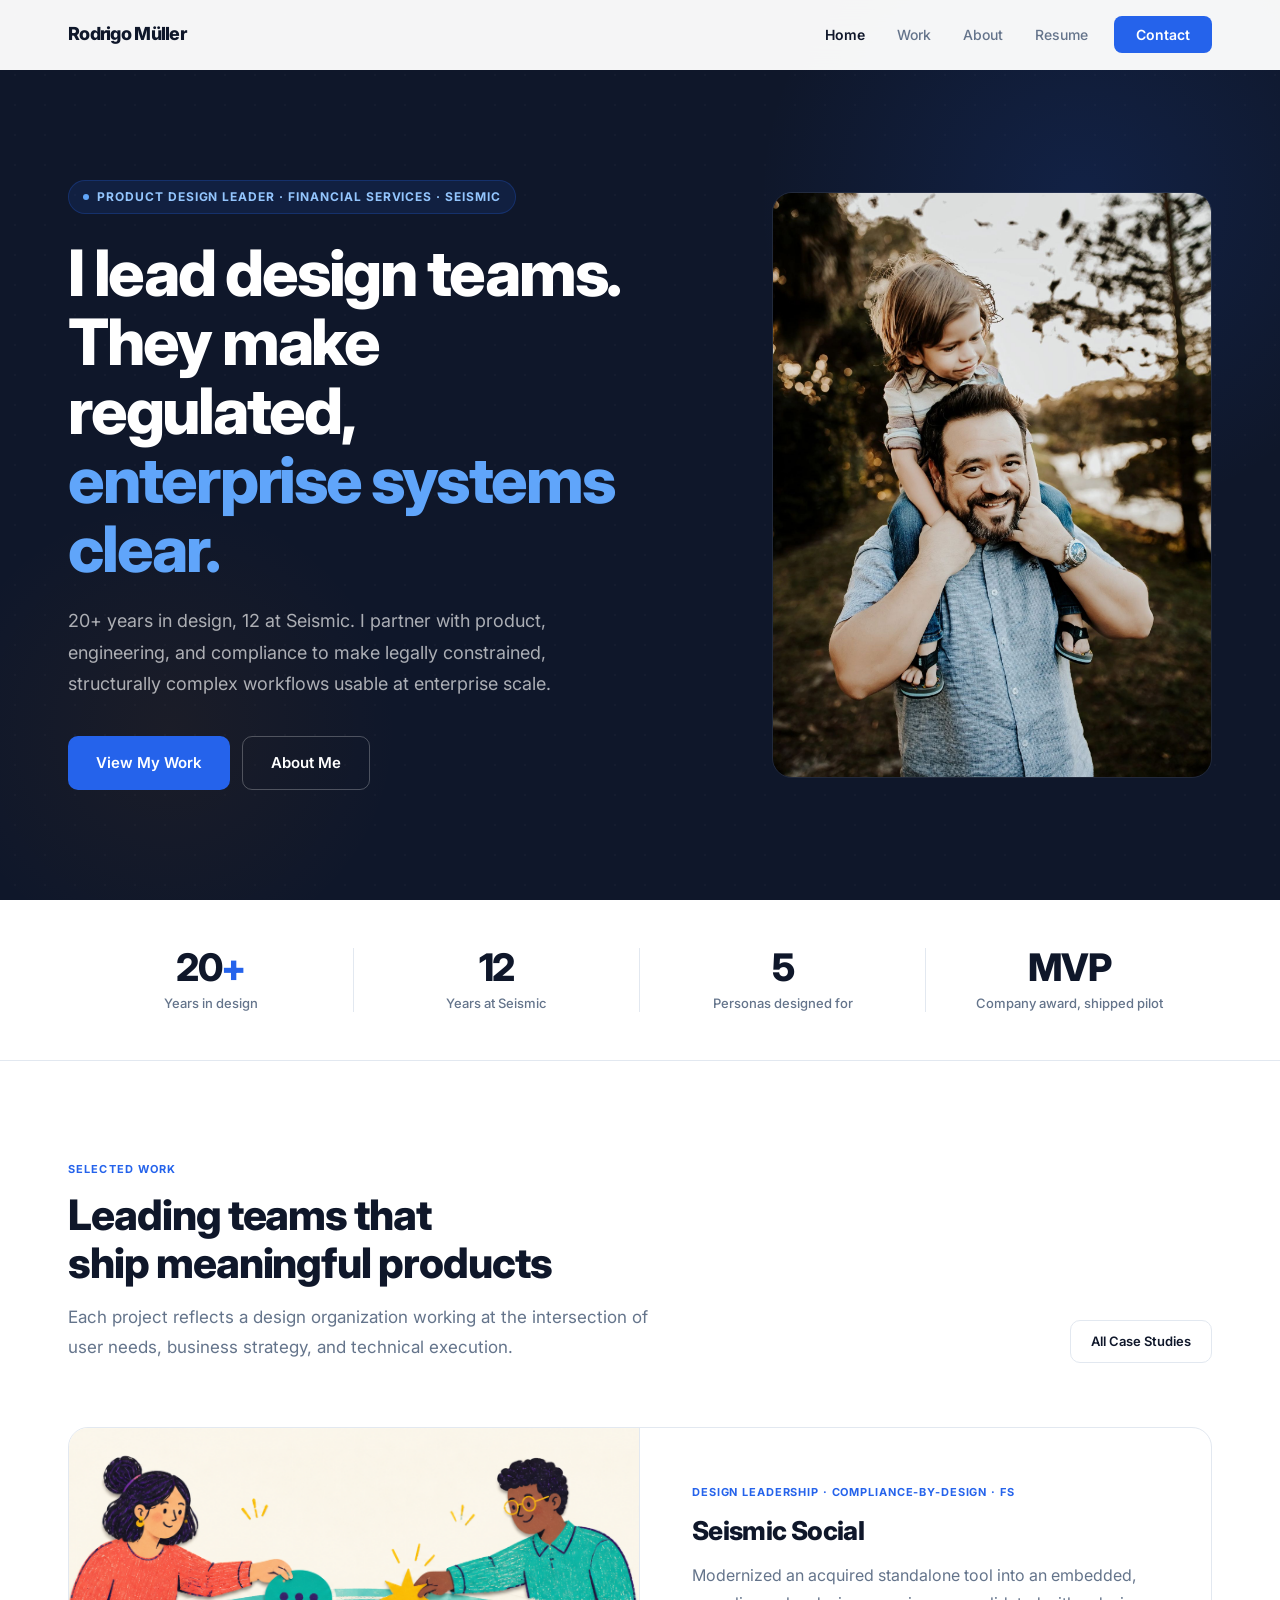
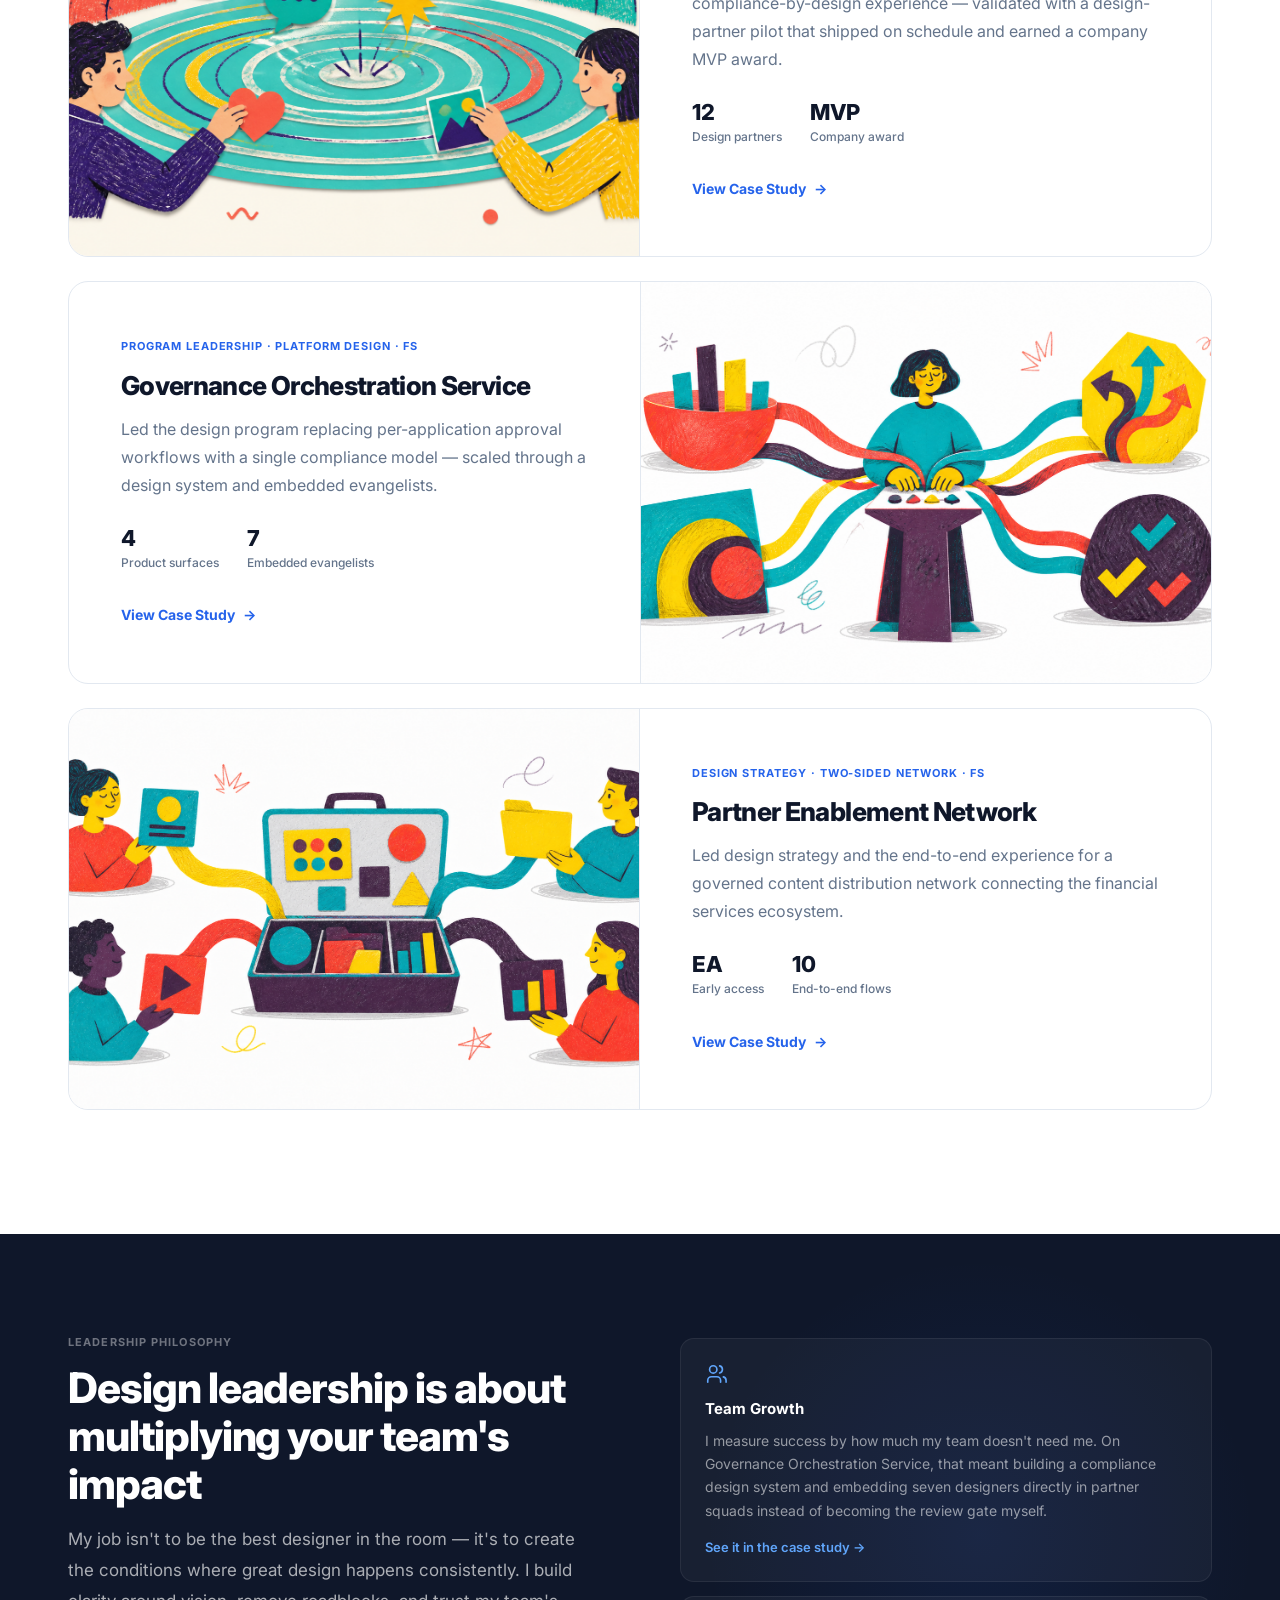
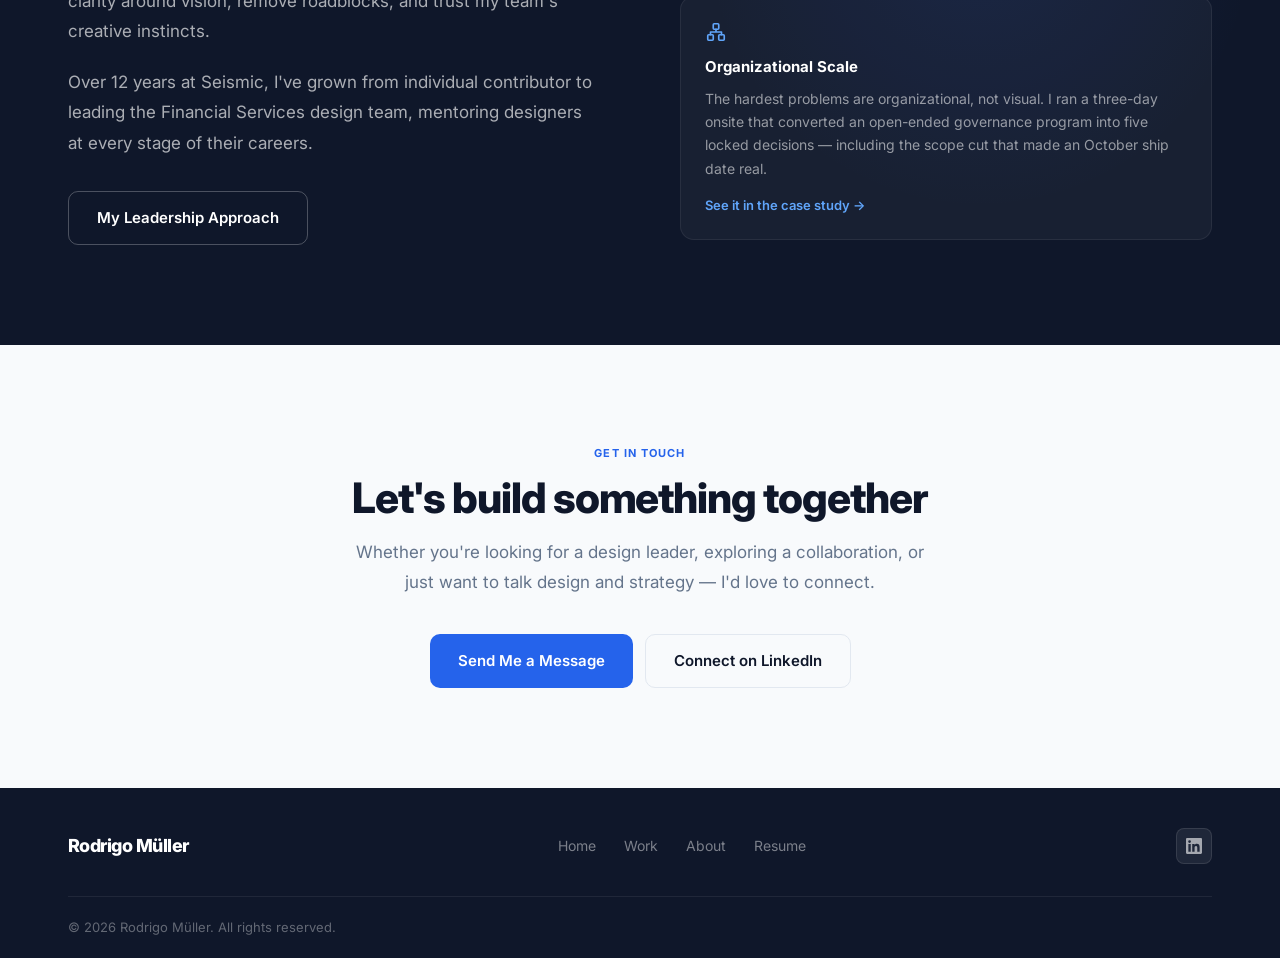
==== index.html @ 174f0c56 "Cache-bust main.js so nav-highlight fix reaches all viewers Verified the active-nav fix from the pre" ====
<!DOCTYPE html>
<html lang="en">
<head>
  <meta charset="UTF-8" />
  <meta name="viewport" content="width=device-width, initial-scale=1.0" />
  <title>Rodrigo Müller — Product Design Leader</title>
  <meta name="description" content="Product design leader in Financial Services at Seismic. 20+ years building design teams and enterprise-scale, regulated products." />
  <meta name="robots" content="noindex, nofollow" />
  <link rel="stylesheet" href="css/style.css" />
</head>
<body>

  <!-- ===================== NAVIGATION ===================== -->
  <nav class="nav" id="nav">
    <div class="container">
      <a href="index.html" class="nav-logo">Rodrigo Müller</a>
      <ul class="nav-links" id="navLinks">
        <li><a href="index.html" class="nav-link" data-page="index.html">Home</a></li>
        <li><a href="case-studies.html" class="nav-link" data-page="case-studies.html">Work</a></li>
        <li><a href="about.html" class="nav-link" data-page="about.html">About</a></li>
        <li><a href="resume.html" class="nav-link" data-page="resume.html">Resume</a></li>
        <li><a href="mailto:rocomu8@gmail.com" class="nav-cta">Contact</a></li>
      </ul>
      <button class="nav-mobile-toggle" id="navToggle" aria-label="Toggle menu" aria-expanded="false">
        <span></span><span></span><span></span>
      </button>
    </div>
  </nav>

  <!-- ===================== HERO ===================== -->
  <section class="hero">
    <div class="container">
      <div class="hero-content">
        <div class="hero-badge">
          <span class="hero-badge-dot"></span>
          Product Design Leader · Financial Services · Seismic
        </div>
        <h1 class="hero-headline">
          I lead design teams.<br>
          They make regulated,<br>
          <em>enterprise systems clear.</em>
        </h1>
        <p class="hero-description">
          20+ years in design, 12 at Seismic. I partner with product, engineering, and
          compliance to make legally constrained, structurally complex workflows usable
          at enterprise scale.
        </p>
        <div class="hero-cta">
          <a href="case-studies.html" class="btn btn-primary">View My Work</a>
          <a href="about.html" class="btn btn-ghost">About Me</a>
        </div>
      </div>
      <div class="hero-image-wrap">
        <img src="assets/img/rodrigo-hero.jpg" alt="Rodrigo Müller" />
      </div>
    </div>
  </section>

  <!-- ===================== STATS BAR ===================== -->
  <div class="stats-bar fade-up">
    <div class="container stagger">
      <div class="stat-item">
        <div class="stat-number">20<span>+</span></div>
        <div class="stat-label">Years in design</div>
      </div>
      <div class="stat-item">
        <div class="stat-number">12</div>
        <div class="stat-label">Years at Seismic</div>
      </div>
      <div class="stat-item">
        <div class="stat-number">5</div>
        <div class="stat-label">Personas designed for</div>
      </div>
      <div class="stat-item">
        <div class="stat-number">MVP</div>
        <div class="stat-label">Company award, shipped pilot</div>
      </div>
    </div>
  </div>

  <!-- ===================== FEATURED WORK ===================== -->
  <section class="featured-work">
    <div class="container">
      <div class="section-header fade-up">
        <div class="section-header-left">
          <span class="section-label">Selected Work</span>
          <h2 class="section-title">Leading teams that<br>ship meaningful products</h2>
          <p class="section-subtitle">
            Each project reflects a design organization working at the intersection of user
            needs, business strategy, and technical execution.
          </p>
        </div>
        <a href="case-studies.html" class="btn btn-outline btn-sm">All Case Studies</a>
      </div>

      <!-- Case Study 1: Seismic Social -->
      <div class="case-card fade-up">
        <div class="case-card-image">
          <img src="assets/img/Social-Thumbnail.png" alt="Seismic Social" />
        </div>
        <div class="case-card-content">
          <span class="case-tag">Design Leadership · Compliance-by-Design · FS</span>
          <h3 class="case-card-title">Seismic Social</h3>
          <p class="case-card-desc">
            Modernized an acquired standalone tool into an embedded, compliance-by-design
            experience — validated with a design-partner pilot that shipped on schedule and
            earned a company MVP award.
          </p>
          <div class="case-card-metrics">
            <div>
              <div class="case-metric-value">12</div>
              <div class="case-metric-label">Design partners</div>
            </div>
            <div>
              <div class="case-metric-value">MVP</div>
              <div class="case-metric-label">Company award</div>
            </div>
          </div>
          <a href="seismic-social.html" class="case-link">View Case Study</a>
        </div>
      </div>

      <!-- Case Study 2: Governance Orchestration Service -->
      <div class="case-card reverse fade-up">
        <div class="case-card-image">
          <img src="assets/img/GOS-thumbnail.png" alt="Governance Orchestration Service" />
        </div>
        <div class="case-card-content">
          <span class="case-tag">Program Leadership · Platform Design · FS</span>
          <h3 class="case-card-title">Governance Orchestration Service</h3>
          <p class="case-card-desc">
            Led the design program replacing per-application approval workflows with a single
            compliance model — scaled through a design system and embedded evangelists.
          </p>
          <div class="case-card-metrics">
            <div>
              <div class="case-metric-value">4</div>
              <div class="case-metric-label">Product surfaces</div>
            </div>
            <div>
              <div class="case-metric-value">7</div>
              <div class="case-metric-label">Embedded evangelists</div>
            </div>
          </div>
          <a href="governance-orchestration-service.html" class="case-link">View Case Study</a>
        </div>
      </div>

      <!-- Case Study 3: Partner Enablement Network -->
      <div class="case-card fade-up">
        <div class="case-card-image">
          <img src="assets/img/PEN-thumbnail.png" alt="Partner Enablement Network" />
        </div>
        <div class="case-card-content">
          <span class="case-tag">Design Strategy · Two-Sided Network · FS</span>
          <h3 class="case-card-title">Partner Enablement Network</h3>
          <p class="case-card-desc">
            Led design strategy and the end-to-end experience for a governed content
            distribution network connecting the financial services ecosystem.
          </p>
          <div class="case-card-metrics">
            <div>
              <div class="case-metric-value">EA</div>
              <div class="case-metric-label">Early access</div>
            </div>
            <div>
              <div class="case-metric-value">10</div>
              <div class="case-metric-label">End-to-end flows</div>
            </div>
          </div>
          <a href="partner-enablement-network.html" class="case-link">View Case Study</a>
        </div>
      </div>
    </div>
  </section>

  <!-- ===================== LEADERSHIP TEASER ===================== -->
  <section class="leadership-teaser">
    <div class="container">
      <div class="leadership-teaser-content fade-up">
        <span class="section-label">Leadership Philosophy</span>
        <h2 class="section-title">Design leadership is about<br>multiplying your team's impact</h2>
        <p>
          My job isn't to be the best designer in the room — it's to create the conditions
          where great design happens consistently. I build clarity around vision, remove
          roadblocks, and trust my team's creative instincts.
        </p>
        <p>
          Over 12 years at Seismic, I've grown from individual contributor to leading
          the Financial Services design team, mentoring designers at every stage of their
          careers.
        </p>
        <a href="about.html" class="btn btn-ghost">My Leadership Approach</a>
      </div>
      <div class="pillars-grid stagger fade-up">
        <div class="pillar">
          <div class="pillar-icon"><svg viewBox="0 0 24 24" fill="none" stroke="currentColor" stroke-width="1.8" stroke-linecap="round" stroke-linejoin="round"><path d="M17 21v-2a4 4 0 0 0-4-4H7a4 4 0 0 0-4 4v2"/><circle cx="9" cy="7" r="4"/><path d="M23 21v-2a4 4 0 0 0-3-3.87"/><path d="M16 3.13a4 4 0 0 1 0 7.75"/></svg></div>
          <div class="pillar-title">Team Growth</div>
          <div class="pillar-desc">
            I measure success by how much my team doesn't need me. On Governance
            Orchestration Service, that meant building a compliance design system and
            embedding seven designers directly in partner squads instead of becoming
            the review gate myself.
          </div>
          <a href="governance-orchestration-service.html#scaling-the-team" class="pillar-link">See it in the case study →</a>
        </div>
        <div class="pillar">
          <div class="pillar-icon"><svg viewBox="0 0 24 24" fill="none" stroke="currentColor" stroke-width="1.8" stroke-linecap="round" stroke-linejoin="round"><rect x="9" y="3" width="6" height="6" rx="1"/><rect x="3" y="15" width="6" height="6" rx="1"/><rect x="15" y="15" width="6" height="6" rx="1"/><path d="M12 9v3M12 12H6v3M12 12h6v3"/></svg></div>
          <div class="pillar-title">Organizational Scale</div>
          <div class="pillar-desc">
            The hardest problems are organizational, not visual. I ran a three-day onsite
            that converted an open-ended governance program into five locked decisions —
            including the scope cut that made an October ship date real.
          </div>
          <a href="governance-orchestration-service.html#my-role-as-design-leader" class="pillar-link">See it in the case study →</a>
        </div>
      </div>
    </div>
  </section>

  <!-- ===================== CONTACT CTA ===================== -->
  <section class="contact-cta fade-up">
    <div class="container">
      <span class="section-label">Get In Touch</span>
      <h2 class="section-title">Let's build something together</h2>
      <p class="section-subtitle">
        Whether you're looking for a design leader, exploring a collaboration, or just want to talk
        design and strategy — I'd love to connect.
      </p>
      <div class="btn-group">
        <a href="mailto:rocomu8@gmail.com" class="btn btn-primary">Send Me a Message</a>
        <a href="https://www.linkedin.com/in/rodmuller/" target="_blank" rel="noopener" class="btn btn-outline">Connect on LinkedIn</a>
      </div>
    </div>
  </section>

  <!-- ===================== FOOTER ===================== -->
  <footer class="footer">
    <div class="container">
      <div class="footer-top">
        <div class="footer-logo">Rodrigo Müller</div>
        <nav class="footer-nav">
          <a href="index.html" class="footer-nav-link">Home</a>
          <a href="case-studies.html" class="footer-nav-link">Work</a>
          <a href="about.html" class="footer-nav-link">About</a>
          <a href="resume.html" class="footer-nav-link">Resume</a>
        </nav>
        <div class="footer-social">
          <a href="https://www.linkedin.com/in/rodmuller/" class="social-btn" target="_blank" rel="noopener" aria-label="LinkedIn">
            <svg width="16" height="16" viewBox="0 0 24 24" fill="currentColor"><path d="M20.447 20.452h-3.554v-5.569c0-1.328-.027-3.037-1.852-3.037-1.853 0-2.136 1.445-2.136 2.939v5.667H9.351V9h3.414v1.561h.046c.477-.9 1.637-1.85 3.37-1.85 3.601 0 4.267 2.37 4.267 5.455v6.286zM5.337 7.433a2.062 2.062 0 01-2.063-2.065 2.064 2.064 0 112.063 2.065zm1.782 13.019H3.555V9h3.564v11.452zM22.225 0H1.771C.792 0 0 .774 0 1.729v20.542C0 23.227.792 24 1.771 24h20.451C23.2 24 24 23.227 24 22.271V1.729C24 .774 23.2 0 22.222 0h.003z"/></svg>
          </a>
        </div>
      </div>
      <div class="footer-bottom">
        <p class="footer-copy">© <span id="year"></span> Rodrigo Müller. All rights reserved.</p>
      </div>
    </div>
  </footer>

  <script src="js/main.js?v=2"></script>
</body>
</html>
---- css/style.css ----
@import url('https://fonts.googleapis.com/css2?family=Inter:wght@300;400;500;600;700;800&display=swap');

/* ============================================================
   CSS Variables
   ============================================================ */
:root {
  --navy:        #0F172A;
  --navy-light:  #1E293B;
  --blue:        #2563EB;
  --blue-hover:  #1D4ED8;
  --blue-light:  #EFF6FF;
  --amber:       #D97706;
  --white:       #FFFFFF;
  --bg-alt:      #F8FAFC;
  --text:        #0F172A;
  --text-muted:  #64748B;
  --border:      #E2E8F0;
  --font:        'Inter', -apple-system, BlinkMacSystemFont, 'Segoe UI', sans-serif;
  --max-w:       1200px;
  --nav-h:       70px;
  --ease:        all 0.2s ease;
}

/* ============================================================
   Reset & Base
   ============================================================ */
*, *::before, *::after { box-sizing: border-box; margin: 0; padding: 0; }
html { scroll-behavior: smooth; font-size: 16px; }
body {
  font-family: var(--font);
  color: var(--text);
  background: var(--white);
  line-height: 1.6;
  -webkit-font-smoothing: antialiased;
}
img { display: block; max-width: 100%; }
a { color: inherit; text-decoration: none; }
ul { list-style: none; }

/* ============================================================
   Utilities
   ============================================================ */
.container {
  max-width: var(--max-w);
  margin: 0 auto;
  padding: 0 28px;
}
.section-label {
  display: block;
  font-size: 11px;
  font-weight: 700;
  letter-spacing: 0.1em;
  text-transform: uppercase;
  color: var(--blue);
  margin-bottom: 12px;
}
.section-title {
  font-size: clamp(28px, 4vw, 42px);
  font-weight: 800;
  line-height: 1.15;
  letter-spacing: -0.025em;
  color: var(--text);
  margin-bottom: 16px;
}
.section-subtitle {
  font-size: 17px;
  color: var(--text-muted);
  line-height: 1.75;
  max-width: 580px;
}

/* ============================================================
   Navigation
   ============================================================ */
.nav {
  position: fixed;
  top: 0; left: 0; right: 0;
  z-index: 200;
  height: var(--nav-h);
  display: flex;
  align-items: center;
  background: rgba(255, 255, 255, 0.96);
  backdrop-filter: blur(14px);
  border-bottom: 1px solid transparent;
  transition: border-color 0.3s, box-shadow 0.3s;
}
.nav.scrolled {
  border-bottom-color: var(--border);
  box-shadow: 0 1px 12px rgba(0,0,0,0.06);
}
.nav .container {
  display: flex;
  align-items: center;
  justify-content: space-between;
  width: 100%;
}
.nav-logo {
  font-size: 18px;
  font-weight: 800;
  letter-spacing: -0.04em;
  color: var(--navy);
  white-space: nowrap;
}
.nav-links {
  display: flex;
  align-items: center;
  gap: 4px;
}
.nav-link {
  font-size: 14px;
  font-weight: 500;
  color: var(--text-muted);
  padding: 8px 14px;
  border-radius: 8px;
  transition: var(--ease);
}
.nav-link:hover { color: var(--text); background: var(--bg-alt); }
.nav-link.active { color: var(--text); font-weight: 600; }
.nav-cta {
  font-size: 14px;
  font-weight: 600;
  color: var(--white);
  background: var(--blue);
  padding: 10px 22px;
  border-radius: 8px;
  margin-left: 8px;
  transition: var(--ease);
}
.nav-cta:hover { background: var(--blue-hover); }
.nav-mobile-toggle {
  display: none;
  flex-direction: column;
  gap: 5px;
  cursor: pointer;
  padding: 8px;
  background: none;
  border: none;
}
.nav-mobile-toggle span {
  display: block;
  width: 22px;
  height: 2px;
  background: var(--text);
  border-radius: 2px;
  transition: var(--ease);
}

/* ============================================================
   Buttons
   ============================================================ */
.btn {
  display: inline-flex;
  align-items: center;
  gap: 8px;
  font-size: 15px;
  font-weight: 600;
  padding: 14px 28px;
  border-radius: 10px;
  transition: var(--ease);
  cursor: pointer;
  border: none;
  white-space: nowrap;
}
.btn-primary { background: var(--blue); color: var(--white); }
.btn-primary:hover { background: var(--blue-hover); transform: translateY(-1px); box-shadow: 0 8px 24px rgba(37,99,235,0.3); }
.btn-outline { background: transparent; color: var(--text); border: 1.5px solid var(--border); }
.btn-outline:hover { border-color: var(--navy); background: var(--bg-alt); }
.btn-ghost { background: transparent; color: var(--white); border: 1.5px solid rgba(255,255,255,0.25); }
.btn-ghost:hover { background: rgba(255,255,255,0.08); border-color: rgba(255,255,255,0.5); }
.btn-sm { font-size: 13px; padding: 10px 20px; }

/* ============================================================
   Hero Section (Home)
   ============================================================ */
.hero {
  background: var(--navy);
  min-height: 100vh;
  display: flex;
  align-items: center;
  padding-top: var(--nav-h);
  position: relative;
  overflow: hidden;
  background-image: radial-gradient(rgba(255,255,255,0.025) 1px, transparent 1px);
  background-size: 30px 30px;
}
.hero::before {
  content: '';
  position: absolute;
  top: -150px; right: -150px;
  width: 700px; height: 700px;
  border-radius: 50%;
  background: radial-gradient(circle, rgba(37,99,235,0.14) 0%, transparent 65%);
  pointer-events: none;
}
.hero::after {
  content: '';
  position: absolute;
  bottom: -80px; left: -80px;
  width: 500px; height: 500px;
  border-radius: 50%;
  background: radial-gradient(circle, rgba(217,119,6,0.06) 0%, transparent 65%);
  pointer-events: none;
}
.hero .container {
  display: grid;
  grid-template-columns: 1.1fr 0.9fr;
  gap: 80px;
  align-items: center;
  padding-top: 80px;
  padding-bottom: 80px;
  position: relative;
  z-index: 1;
}
.hero-badge {
  display: inline-flex;
  align-items: center;
  gap: 8px;
  font-size: 12px;
  font-weight: 700;
  letter-spacing: 0.08em;
  text-transform: uppercase;
  color: #93C5FD;
  background: rgba(37,99,235,0.12);
  border: 1px solid rgba(37,99,235,0.25);
  padding: 6px 14px;
  border-radius: 100px;
  margin-bottom: 24px;
}
.hero-badge-dot {
  width: 6px; height: 6px;
  border-radius: 50%;
  background: #60A5FA;
  animation: pulse 2s infinite;
}
@keyframes pulse {
  0%, 100% { opacity: 1; }
  50% { opacity: 0.4; }
}
.hero-headline {
  font-size: clamp(38px, 5.5vw, 64px);
  font-weight: 800;
  line-height: 1.08;
  letter-spacing: -0.035em;
  color: var(--white);
  margin-bottom: 22px;
}
.hero-headline em {
  font-style: normal;
  color: #60A5FA;
}
.hero-description {
  font-size: 18px;
  line-height: 1.75;
  color: rgba(255,255,255,0.65);
  margin-bottom: 36px;
  max-width: 500px;
}
.hero-cta {
  display: flex;
  gap: 12px;
  flex-wrap: wrap;
}
.hero-image-wrap {
  display: flex;
  justify-content: flex-end;
  position: relative;
}
.hero-image-wrap img {
  width: 100%;
  max-width: 440px;
  border-radius: 20px;
  object-fit: cover;
  object-position: top center;
  aspect-ratio: 3/4;
  border: 1px solid rgba(255,255,255,0.08);
}
.hero-img-placeholder {
  width: 100%;
  max-width: 440px;
  aspect-ratio: 3/4;
  border-radius: 20px;
  background: linear-gradient(145deg, #1E293B 0%, #0F172A 100%);
  border: 1px solid rgba(255,255,255,0.08);
  display: flex;
  align-items: center;
  justify-content: center;
  color: rgba(255,255,255,0.25);
  font-size: 13px;
  letter-spacing: 0.05em;
}

/* ============================================================
   Stats Bar
   ============================================================ */
.stats-bar {
  background: var(--white);
  border-bottom: 1px solid var(--border);
  padding: 48px 0;
}
.stats-bar .container {
  display: grid;
  grid-template-columns: repeat(4, 1fr);
  gap: 0;
  position: relative;
}
.stats-bar .container::before {
  display: none;
}
.stat-item {
  text-align: center;
  padding: 0 20px;
  border-right: 1px solid var(--border);
}
.stat-item:last-child { border-right: none; }
.stat-number {
  font-size: 38px;
  font-weight: 800;
  color: var(--text);
  letter-spacing: -0.04em;
  line-height: 1;
  margin-bottom: 8px;
}
.stat-number span { color: var(--blue); }
.stat-label {
  font-size: 13px;
  color: var(--text-muted);
  font-weight: 500;
  line-height: 1.4;
}

/* ============================================================
   Featured Work (Home)
   ============================================================ */
.featured-work {
  padding: 100px 0;
}
.section-header {
  display: flex;
  align-items: flex-end;
  justify-content: space-between;
  margin-bottom: 64px;
  flex-wrap: wrap;
  gap: 24px;
}
.case-card {
  display: grid;
  grid-template-columns: 1fr 1fr;
  background: var(--white);
  border: 1px solid var(--border);
  border-radius: 20px;
  overflow: hidden;
  margin-bottom: 24px;
  transition: box-shadow 0.3s ease, transform 0.3s ease;
}
.case-card:hover {
  box-shadow: 0 24px 60px rgba(0,0,0,0.1);
  transform: translateY(-4px);
}
.case-card.reverse { direction: rtl; }
.case-card.reverse > * { direction: ltr; }
.case-card-image {
  overflow: hidden;
  position: relative;
  min-height: 380px;
}
.case-card-image { border-right: 1px solid var(--border); }
.case-card.reverse .case-card-image { border-right: none; border-left: 1px solid var(--border); }
.case-card-image img {
  width: 100%;
  height: 100%;
  object-fit: cover;
  object-position: center;
  transition: transform 0.5s ease;
}
.case-card:hover .case-card-image img { transform: scale(1.04); }
.case-card-img-placeholder {
  width: 100%; height: 100%; min-height: 380px;
  background: linear-gradient(145deg, #1E293B 0%, #334155 100%);
  display: flex; align-items: center; justify-content: center;
  color: rgba(255,255,255,0.2); font-size: 13px; letter-spacing: 0.05em;
}
.case-card-content {
  padding: 56px 52px;
  display: flex;
  flex-direction: column;
  justify-content: center;
}
.case-tag {
  display: inline-block;
  font-size: 11px;
  font-weight: 700;
  letter-spacing: 0.08em;
  text-transform: uppercase;
  color: var(--blue);
  margin-bottom: 14px;
}
.case-card-title {
  font-size: 26px;
  font-weight: 800;
  letter-spacing: -0.025em;
  line-height: 1.2;
  margin-bottom: 14px;
  color: var(--text);
}
.case-card-desc {
  font-size: 16px;
  color: var(--text-muted);
  line-height: 1.75;
  margin-bottom: 28px;
}
.case-card-metrics {
  display: flex;
  gap: 28px;
  margin-bottom: 32px;
  flex-wrap: wrap;
}
.case-metric-value {
  font-size: 22px;
  font-weight: 800;
  color: var(--text);
  letter-spacing: -0.02em;
  line-height: 1;
}
.case-metric-label {
  font-size: 12px;
  color: var(--text-muted);
  font-weight: 500;
  margin-top: 4px;
}
.case-link {
  display: inline-flex;
  align-items: center;
  gap: 8px;
  font-size: 14px;
  font-weight: 700;
  color: var(--blue);
  transition: gap 0.2s ease;
}
.case-link:hover { gap: 12px; }
.case-link::after { content: '→'; }

/* ============================================================
   Leadership Teaser (Home)
   ============================================================ */
.leadership-teaser {
  background: var(--navy);
  padding: 100px 0;
  position: relative;
  overflow: hidden;
}
.leadership-teaser::before {
  content: '';
  position: absolute;
  top: 0; right: 0;
  width: 600px; height: 600px;
  border-radius: 50%;
  background: radial-gradient(circle, rgba(37,99,235,0.1) 0%, transparent 65%);
  pointer-events: none;
}
.leadership-teaser .container {
  display: grid;
  grid-template-columns: 1fr 1fr;
  gap: 80px;
  align-items: center;
  position: relative;
  z-index: 1;
}
.leadership-teaser-content .section-label { color: rgba(255,255,255,0.4); }
.leadership-teaser-content .section-title { color: var(--white); }
.leadership-teaser-content p {
  color: rgba(255,255,255,0.65);
  font-size: 17px;
  line-height: 1.8;
  margin-bottom: 20px;
}
.leadership-teaser-content .btn-ghost { margin-top: 12px; }
.pillars-grid {
  display: grid;
  grid-template-columns: 1fr;
  gap: 14px;
}
.pillar {
  background: rgba(255,255,255,0.04);
  border: 1px solid rgba(255,255,255,0.07);
  border-radius: 14px;
  padding: 24px 24px 22px;
  transition: var(--ease);
}
.pillar:hover { background: rgba(255,255,255,0.07); }
.pillar-icon { width: 22px; height: 22px; margin-bottom: 12px; color: #60A5FA; }
.pillar-icon svg { width: 100%; height: 100%; }
.pillar-title { font-size: 15px; font-weight: 700; color: var(--white); margin-bottom: 8px; }
.pillar-desc { font-size: 14px; color: rgba(255,255,255,0.55); line-height: 1.65; margin-bottom: 12px; }
.pillar-link { font-size: 13px; font-weight: 600; color: #60A5FA; display: inline-block; transition: var(--ease); }
.pillar-link:hover { color: #93C5FD; }

/* ============================================================
   Contact CTA (Home)
   ============================================================ */
.contact-cta {
  padding: 100px 0;
  background: var(--bg-alt);
  text-align: center;
}
.contact-cta .section-title { margin: 0 auto 16px; max-width: 640px; }
.contact-cta .section-subtitle { margin: 0 auto 36px; }
.btn-group { display: flex; gap: 12px; justify-content: center; flex-wrap: wrap; }

/* ============================================================
   Footer
   ============================================================ */
.footer {
  background: var(--navy);
  padding: 40px 0 0;
}
.footer-top {
  display: flex;
  align-items: center;
  justify-content: space-between;
  flex-wrap: wrap;
  gap: 24px;
  padding-bottom: 32px;
}
.footer-logo { font-size: 18px; font-weight: 800; color: var(--white); letter-spacing: -0.03em; }
.footer-nav { display: flex; gap: 28px; flex-wrap: wrap; }
.footer-nav-link { font-size: 14px; color: rgba(255,255,255,0.45); transition: var(--ease); }
.footer-nav-link:hover { color: var(--white); }
.footer-social { display: flex; gap: 10px; }
.social-btn {
  width: 36px; height: 36px;
  border-radius: 8px;
  background: rgba(255,255,255,0.07);
  border: 1px solid rgba(255,255,255,0.1);
  display: flex; align-items: center; justify-content: center;
  color: rgba(255,255,255,0.6);
  transition: var(--ease);
}
.social-btn:hover { background: rgba(255,255,255,0.14); color: var(--white); }
.social-btn svg { display: block; }
.footer-bottom {
  border-top: 1px solid rgba(255,255,255,0.07);
  padding: 20px 0;
  display: flex;
  align-items: center;
  justify-content: space-between;
  flex-wrap: wrap;
  gap: 12px;
}
.footer-copy { font-size: 13px; color: rgba(255,255,255,0.35); }

/* ============================================================
   Page Hero (Inner Pages)
   ============================================================ */
.page-hero {
  background: var(--navy);
  background-image: radial-gradient(rgba(255,255,255,0.025) 1px, transparent 1px);
  background-size: 30px 30px;
  padding: calc(var(--nav-h) + 64px) 0 80px;
  position: relative;
  overflow: hidden;
}
.page-hero::before {
  content: '';
  position: absolute;
  top: 0; right: 0;
  width: 600px; height: 400px;
  background: radial-gradient(circle at top right, rgba(37,99,235,0.12) 0%, transparent 65%);
  pointer-events: none;
}
.page-hero .container { position: relative; z-index: 1; }
.page-hero .section-label { color: rgba(255,255,255,0.4); }
.page-hero-title {
  font-size: clamp(36px, 5vw, 58px);
  font-weight: 800;
  letter-spacing: -0.035em;
  line-height: 1.1;
  color: var(--white);
  margin-bottom: 18px;
  max-width: 700px;
}
.page-hero-subtitle {
  font-size: 18px;
  color: rgba(255,255,255,0.6);
  line-height: 1.75;
  max-width: 600px;
}

/* ============================================================
   About Page — Leadership
   ============================================================ */
.leadership-section { padding: 100px 0; }
.leadership-grid {
  display: grid;
  grid-template-columns: 1fr 2fr;
  gap: 80px;
  align-items: start;
}
.leadership-intro { position: sticky; top: 100px; }
.leadership-intro .section-subtitle { margin-top: 16px; }
.leadership-items { display: flex; flex-direction: column; gap: 44px; }
.leadership-item {
  display: grid;
  grid-template-columns: 52px 1fr;
  gap: 20px;
  align-items: start;
  padding-bottom: 44px;
  border-bottom: 1px solid var(--border);
}
.leadership-item:last-child { border-bottom: none; padding-bottom: 0; }
.leadership-icon {
  width: 52px; height: 52px;
  border-radius: 14px;
  background: var(--blue-light);
  display: flex; align-items: center; justify-content: center;
  color: var(--blue);
  flex-shrink: 0;
}
.leadership-icon svg { width: 24px; height: 24px; }
.leadership-item-title {
  font-size: 20px;
  font-weight: 700;
  letter-spacing: -0.015em;
  margin-bottom: 8px;
  color: var(--text);
}
.leadership-item-desc {
  font-size: 16px;
  color: var(--text-muted);
  line-height: 1.8;
  margin-bottom: 10px;
}
.leadership-item-link { font-size: 14px; font-weight: 600; color: var(--blue); display: inline-block; transition: var(--ease); }
.leadership-item-link:hover { color: var(--blue-hover); }

/* ============================================================
   About Page — Career Timeline
   ============================================================ */
.career-section { background: var(--bg-alt); padding: 100px 0; }
.timeline { max-width: 800px; margin: 0 auto; position: relative; padding-left: 28px; }
.timeline::before {
  content: '';
  position: absolute;
  left: 0; top: 6px; bottom: 0;
  width: 2px;
  background: var(--border);
}
.timeline-item {
  position: relative;
  padding-bottom: 44px;
}
.timeline-item:last-child { padding-bottom: 0; }
.timeline-dot {
  position: absolute;
  left: -35px; top: 4px;
  width: 14px; height: 14px;
  border-radius: 50%;
  background: var(--white);
  border: 2.5px solid var(--blue);
  box-shadow: 0 0 0 4px var(--bg-alt);
}
.timeline-dot.current { background: var(--blue); }
.timeline-date {
  font-size: 12px;
  font-weight: 700;
  color: var(--blue);
  letter-spacing: 0.06em;
  text-transform: uppercase;
  margin-bottom: 6px;
}
.timeline-role {
  font-size: 20px;
  font-weight: 700;
  letter-spacing: -0.015em;
  margin-bottom: 4px;
  color: var(--text);
}
.timeline-company {
  font-size: 14px;
  color: var(--text-muted);
  font-weight: 600;
  margin-bottom: 12px;
}
.timeline-bullets { display: flex; flex-direction: column; gap: 6px; }
.timeline-bullet {
  font-size: 15px;
  color: var(--text-muted);
  line-height: 1.6;
  display: flex;
  gap: 10px;
  align-items: flex-start;
}
.timeline-bullet::before {
  content: '';
  width: 5px; height: 5px;
  border-radius: 50%;
  background: var(--blue);
  flex-shrink: 0;
  margin-top: 8px;
}

/* ============================================================
   About Page — Skills
   ============================================================ */
.skills-section { padding: 100px 0; }
.skills-grid {
  display: grid;
  grid-template-columns: repeat(4, 1fr);
  gap: 20px;
  margin-top: 48px;
}
.skill-card {
  background: var(--bg-alt);
  border: 1px solid var(--border);
  border-radius: 16px;
  padding: 28px 24px;
}
.skill-card-icon { width: 26px; height: 26px; margin-bottom: 14px; color: var(--blue); }
.skill-card-icon svg { width: 100%; height: 100%; }
.skill-card-title { font-size: 15px; font-weight: 700; margin-bottom: 16px; color: var(--text); }
.skill-list { display: flex; flex-direction: column; gap: 9px; }
.skill-list li {
  font-size: 14px;
  color: var(--text-muted);
  display: flex;
  gap: 8px;
  align-items: flex-start;
  line-height: 1.4;
}
.skill-list li::before {
  content: '';
  width: 4px; height: 4px;
  border-radius: 50%;
  background: var(--blue);
  flex-shrink: 0;
  margin-top: 6px;
}

/* ============================================================
   About Page — Personal
   ============================================================ */
.personal-section {
  background: var(--navy);
  padding: 100px 0;
  position: relative;
  overflow: hidden;
}
.personal-section::before {
  content: '';
  position: absolute;
  bottom: 0; right: 0;
  width: 500px; height: 500px;
  border-radius: 50%;
  background: radial-gradient(circle, rgba(37,99,235,0.08) 0%, transparent 65%);
}
.personal-grid {
  display: grid;
  grid-template-columns: 1fr 1fr;
  gap: 80px;
  align-items: center;
}
.personal-content .section-label { color: rgba(255,255,255,0.4); }
.personal-content .section-title { color: var(--white); }
.personal-item { margin-bottom: 24px; }
.personal-item-title { font-size: 15px; font-weight: 700; color: var(--white); margin-bottom: 6px; }
.personal-item-desc { font-size: 15px; color: rgba(255,255,255,0.55); line-height: 1.7; }
.personal-image img {
  width: 100%;
  border-radius: 20px;
  object-fit: cover;
  aspect-ratio: 4/3;
}
.personal-img-placeholder {
  width: 100%; aspect-ratio: 4/3;
  border-radius: 20px;
  background: rgba(255,255,255,0.04);
  border: 1px solid rgba(255,255,255,0.07);
  display: flex; align-items: center; justify-content: center;
  color: rgba(255,255,255,0.2); font-size: 13px;
}

/* ============================================================
   Case Studies Page
   ============================================================ */
.all-cases { padding: 80px 0; }
.cases-grid {
  display: grid;
  grid-template-columns: repeat(3, 1fr);
  gap: 24px;
}
.case-grid-card {
  border: 1px solid var(--border);
  border-radius: 18px;
  overflow: hidden;
  transition: box-shadow 0.3s, transform 0.3s;
  background: var(--white);
}
.case-grid-card:hover { box-shadow: 0 16px 48px rgba(0,0,0,0.1); transform: translateY(-4px); }
.case-grid-image {
  aspect-ratio: 16/10;
  background: #E8EDF5;
  overflow: hidden;
  border-bottom: 1px solid var(--border);
}
.case-grid-image img { width: 100%; height: 100%; object-fit: cover; object-position: top center; transition: transform 0.4s; }
.case-grid-card:hover .case-grid-image img { transform: scale(1.04); }
.case-grid-img-placeholder {
  width: 100%; height: 100%;
  background: linear-gradient(145deg, #1E293B, #334155);
  display: flex; align-items: center; justify-content: center;
  color: rgba(255,255,255,0.2); font-size: 12px;
}
.case-grid-content { padding: 28px 28px 32px; }
.case-grid-tag { font-size: 11px; font-weight: 700; letter-spacing: 0.08em; text-transform: uppercase; color: var(--blue); margin-bottom: 10px; display: block; }
.case-grid-title { font-size: 20px; font-weight: 700; line-height: 1.3; letter-spacing: -0.015em; margin-bottom: 10px; }
.case-grid-desc { font-size: 14px; color: var(--text-muted); line-height: 1.65; margin-bottom: 20px; }
.case-grid-link { font-size: 13px; font-weight: 700; color: var(--blue); display: inline-flex; align-items: center; gap: 6px; transition: gap 0.2s; }
.case-grid-link:hover { gap: 10px; }
.case-grid-link::after { content: '→'; }

/* ============================================================
   Case Study Detail Page
   ============================================================ */
.case-hero { padding: calc(var(--nav-h) + 60px) 0 0; background: var(--navy); }
.case-hero-inner { padding-bottom: 0; }
.case-hero--gos { position: relative; overflow: hidden; }
.case-hero--gos::before {
  content: '';
  position: absolute;
  inset: 0;
  background-image:
    linear-gradient(90deg, var(--navy) 0%, var(--navy) 45%, rgba(15,23,42,0.85) 62%, rgba(15,23,42,0.7) 80%, rgba(15,23,42,0.55) 100%),
    url('../assets/img/GOS-thumbnail.png');
  background-repeat: no-repeat, no-repeat;
  background-position: center, right center;
  background-size: cover, cover;
  z-index: 0;
}
.case-hero--gos .case-hero-inner { position: relative; z-index: 1; }
.case-hero--pen { position: relative; overflow: hidden; }
.case-hero--pen::before {
  content: '';
  position: absolute;
  inset: 0;
  background-image:
    linear-gradient(90deg, var(--navy) 0%, var(--navy) 45%, rgba(15,23,42,0.85) 62%, rgba(15,23,42,0.7) 80%, rgba(15,23,42,0.55) 100%),
    url('../assets/img/PEN-thumbnail.png');
  background-repeat: no-repeat, no-repeat;
  background-position: center, right center;
  background-size: cover, cover;
  z-index: 0;
}
.case-hero--pen .case-hero-inner { position: relative; z-index: 1; }
.case-hero--bulk-email { position: relative; overflow: hidden; }
.case-hero--bulk-email::before {
  content: '';
  position: absolute;
  inset: 0;
  background-image:
    linear-gradient(90deg, var(--navy) 0%, var(--navy) 45%, rgba(15,23,42,0.85) 62%, rgba(15,23,42,0.7) 80%, rgba(15,23,42,0.55) 100%),
    url('../assets/img/Bulk-Email-thumbnail.png');
  background-repeat: no-repeat, no-repeat;
  background-position: center, right center;
  background-size: cover, cover;
  z-index: 0;
}
.case-hero--bulk-email .case-hero-inner { position: relative; z-index: 1; }
.case-hero--social { position: relative; overflow: hidden; }
.case-hero--social::before {
  content: '';
  position: absolute;
  inset: 0;
  background-image:
    linear-gradient(90deg, var(--navy) 0%, var(--navy) 45%, rgba(15,23,42,0.85) 62%, rgba(15,23,42,0.7) 80%, rgba(15,23,42,0.55) 100%),
    url('../assets/img/Social-Thumbnail.png');
  background-repeat: no-repeat, no-repeat;
  background-position: center, right center;
  background-size: cover, cover;
  z-index: 0;
}
.case-hero--social .case-hero-inner { position: relative; z-index: 1; }
.case-breadcrumb {
  display: flex;
  align-items: center;
  gap: 8px;
  margin-bottom: 28px;
  font-size: 13px;
  font-weight: 500;
  color: rgba(255,255,255,0.4);
}
.case-breadcrumb a { color: rgba(255,255,255,0.4); transition: color 0.2s; }
.case-breadcrumb a:hover { color: rgba(255,255,255,0.7); }
.case-breadcrumb span { color: rgba(255,255,255,0.2); }
.case-hero-title {
  font-size: clamp(32px, 5vw, 54px);
  font-weight: 800;
  letter-spacing: -0.035em;
  line-height: 1.1;
  color: var(--white);
  margin-bottom: 18px;
  max-width: 780px;
}
.case-hero-brief {
  font-size: 18px;
  color: rgba(255,255,255,0.6);
  line-height: 1.75;
  max-width: 640px;
  margin-bottom: 52px;
}
.case-meta-bar {
  display: grid;
  grid-template-columns: repeat(4, 1fr);
  border-top: 1px solid rgba(255,255,255,0.08);
  margin-top: 0;
}
.case-meta-item {
  padding: 28px 32px;
  border-right: 1px solid rgba(255,255,255,0.08);
}
.case-meta-item:last-child { border-right: none; }
.case-meta-label {
  font-size: 11px;
  font-weight: 700;
  letter-spacing: 0.08em;
  text-transform: uppercase;
  color: rgba(255,255,255,0.35);
  margin-bottom: 6px;
}
.case-meta-value {
  font-size: 15px;
  font-weight: 600;
  color: var(--white);
  line-height: 1.4;
}

/* Case study body */
.case-body { padding: 80px 0; }
.case-body .container { max-width: 880px; }
.case-section { margin-bottom: 72px; scroll-margin-top: calc(var(--nav-h) + 24px); }
.case-section-label {
  font-size: 11px;
  font-weight: 700;
  letter-spacing: 0.1em;
  text-transform: uppercase;
  color: var(--blue);
  margin-bottom: 10px;
}
.case-section-title {
  font-size: 28px;
  font-weight: 800;
  letter-spacing: -0.025em;
  line-height: 1.25;
  margin-bottom: 16px;
}
.case-body p {
  font-size: 17px;
  color: var(--text-muted);
  line-height: 1.85;
  margin-bottom: 16px;
}
.case-body p:last-child { margin-bottom: 0; }
.impact-grid {
  display: grid;
  grid-template-columns: repeat(3, 1fr);
  gap: 18px;
  margin: 36px 0;
}
.impact-card {
  background: var(--blue-light);
  border-radius: 16px;
  padding: 28px 24px;
  text-align: center;
}
.impact-number {
  font-size: 38px;
  font-weight: 800;
  color: var(--blue);
  letter-spacing: -0.04em;
  line-height: 1;
  margin-bottom: 8px;
}
.impact-label { font-size: 14px; color: var(--text-muted); font-weight: 500; line-height: 1.4; }
.case-image-block {
  border-radius: 16px;
  overflow: hidden;
  margin: 36px 0;
  border: 1px solid var(--border);
}
.case-image-block img { width: 100%; height: auto; display: block; }
.case-img-placeholder {
  background: var(--bg-alt);
  height: 400px;
  display: flex; align-items: center; justify-content: center;
  color: var(--text-muted); font-size: 13px;
}
.process-steps {
  display: grid;
  grid-template-columns: repeat(3, 1fr);
  gap: 18px;
  margin: 36px 0;
}
.process-step {
  background: var(--bg-alt);
  border: 1px solid var(--border);
  border-radius: 14px;
  padding: 24px 22px;
}
.process-step-num {
  font-size: 11px;
  font-weight: 700;
  color: var(--blue);
  letter-spacing: 0.1em;
  text-transform: uppercase;
  margin-bottom: 8px;
}
.process-step-title { font-size: 16px; font-weight: 700; margin-bottom: 8px; color: var(--text); }
.process-step-desc { font-size: 14px; color: var(--text-muted); line-height: 1.65; }
.result-list { display: flex; flex-direction: column; gap: 14px; margin: 28px 0; }
.result-item {
  display: flex;
  gap: 14px;
  align-items: flex-start;
  padding: 18px 22px;
  background: var(--bg-alt);
  border-radius: 12px;
  border-left: 3px solid var(--blue);
}
.result-item-text { font-size: 16px; color: var(--text); font-weight: 500; line-height: 1.5; }
.divider { height: 1px; background: var(--border); margin: 64px 0; }

/* Image grid for case study pages */
.case-image-grid {
  display: grid;
  grid-template-columns: 1fr 1fr;
  gap: 16px;
  margin: 36px 0;
}
.case-image-grid .case-image-block {
  margin: 0;
}
@media (max-width: 640px) {
  .case-image-grid { grid-template-columns: 1fr; }
}

/* Next case study */
.next-case {
  background: var(--bg-alt);
  border-top: 1px solid var(--border);
  padding: 80px 0;
  text-align: center;
}
.next-case .section-label { color: var(--text-muted); margin-bottom: 14px; display: block; }
.next-case-title { font-size: 32px; font-weight: 800; letter-spacing: -0.025em; margin-bottom: 10px; }
.next-case-sub { font-size: 16px; color: var(--text-muted); margin-bottom: 32px; }

/* ============================================================
   Resume Page
   ============================================================ */
.resume-section { padding: 80px 0; }
.resume-section .container { max-width: 860px; }
.resume-download {
  display: flex;
  align-items: center;
  justify-content: flex-end;
  margin-bottom: 56px;
}
.resume-entry { margin-bottom: 52px; padding-bottom: 52px; border-bottom: 1px solid var(--border); }
.resume-entry:last-child { border-bottom: none; margin-bottom: 0; padding-bottom: 0; }
.resume-role { font-size: 26px; font-weight: 800; letter-spacing: -0.025em; margin-bottom: 6px; }
.resume-company {
  font-size: 15px;
  font-weight: 600;
  color: var(--text-muted);
  margin-bottom: 20px;
  display: flex;
  align-items: center;
  gap: 6px;
  flex-wrap: wrap;
}
.resume-company-name { color: var(--blue); }
.resume-company-sep { color: var(--border); }
.resume-bullets { display: flex; flex-direction: column; gap: 8px; }
.resume-bullet {
  font-size: 15px;
  color: var(--text-muted);
  line-height: 1.65;
  display: flex;
  gap: 10px;
  align-items: flex-start;
}
.resume-bullet::before {
  content: '';
  width: 5px; height: 5px;
  border-radius: 50%;
  background: var(--blue);
  flex-shrink: 0;
  margin-top: 8px;
}

/* ============================================================
   Scroll Animations
   ============================================================ */
.fade-up {
  opacity: 0;
  transform: translateY(28px);
  transition: opacity 0.65s ease, transform 0.65s ease;
}
.fade-up.visible { opacity: 1; transform: translateY(0); }
.stagger > * {
  opacity: 0;
  transform: translateY(24px);
  transition: opacity 0.6s ease, transform 0.6s ease;
}
.stagger.visible > *:nth-child(1) { transition-delay: 0s; }
.stagger.visible > *:nth-child(2) { transition-delay: 0.08s; }
.stagger.visible > *:nth-child(3) { transition-delay: 0.16s; }
.stagger.visible > *:nth-child(4) { transition-delay: 0.24s; }
.stagger.visible > *:nth-child(5) { transition-delay: 0.32s; }
.stagger.visible > *:nth-child(6) { transition-delay: 0.4s; }
.stagger.visible > * { opacity: 1; transform: translateY(0); }

/* ============================================================
   Responsive
   ============================================================ */
@media (max-width: 1024px) {
  .hero .container { grid-template-columns: 1fr; gap: 48px; text-align: center; }
  .hero-description, .hero-cta { margin-left: auto; margin-right: auto; }
  .hero-cta { justify-content: center; }
  .hero-image-wrap { justify-content: center; }
  .hero-image-wrap img, .hero-img-placeholder { max-width: 380px; }
  .stats-bar .container { grid-template-columns: repeat(2, 1fr); }
  .stat-item:nth-child(2) { border-right: none; }
  .stat-item:nth-child(3) { border-right: 1px solid var(--border); }
  .stat-item:nth-child(3), .stat-item:nth-child(4) { border-top: 1px solid var(--border); padding-top: 24px; }
  .case-card { grid-template-columns: 1fr; }
  .case-card.reverse { direction: ltr; }
  .case-card-image { min-height: 280px; border-right: none; border-left: none; }
  .case-card-content { padding: 44px; }
  .leadership-teaser .container { grid-template-columns: 1fr; }
  .leadership-grid { grid-template-columns: 1fr; }
  .leadership-intro { position: static; }
  .skills-grid { grid-template-columns: repeat(2, 1fr); }
  .personal-grid { grid-template-columns: 1fr; }
  .case-meta-bar { grid-template-columns: repeat(2, 1fr); }
  .case-meta-item:nth-child(2) { border-right: none; }
  .case-meta-item:nth-child(3), .case-meta-item:nth-child(4) { border-top: 1px solid rgba(255,255,255,0.08); }
  .impact-grid { grid-template-columns: repeat(3, 1fr); }
  .cases-grid { grid-template-columns: 1fr 1fr; }
  .process-steps { grid-template-columns: 1fr 1fr; }
}

@media (max-width: 768px) {
  .nav-links { display: none; }
  .nav-cta { display: none; }
  .nav-mobile-toggle { display: flex; }
  .nav-links.open {
    display: flex;
    flex-direction: column;
    position: fixed;
    top: var(--nav-h);
    left: 0; right: 0;
    background: var(--white);
    padding: 16px 20px 28px;
    border-bottom: 1px solid var(--border);
    gap: 4px;
    z-index: 199;
    box-shadow: 0 8px 24px rgba(0,0,0,0.08);
  }
  .nav-links.open .nav-cta { display: block; text-align: center; margin-top: 8px; margin-left: 0; }
  .stats-bar .container { grid-template-columns: 1fr 1fr; gap: 24px 0; }
  .stat-item { border-right: none; border-bottom: 1px solid var(--border); padding-bottom: 24px; }
  .stat-item:nth-last-child(-n+2) { border-bottom: none; padding-bottom: 0; border-top: none; }
  .pillars-grid { grid-template-columns: 1fr; }
  .skills-grid { grid-template-columns: 1fr 1fr; }
  .cases-grid { grid-template-columns: 1fr; }
  .impact-grid { grid-template-columns: 1fr; }
  .process-steps { grid-template-columns: 1fr; }
  .case-meta-bar { grid-template-columns: 1fr 1fr; }
  .footer-top { flex-direction: column; align-items: flex-start; }
}

@media (max-width: 480px) {
  .hero-cta { flex-direction: column; }
  .btn-group { flex-direction: column; align-items: center; }
  .case-card-metrics { flex-wrap: wrap; gap: 16px; }
  .skills-grid { grid-template-columns: 1fr; }
  .case-meta-bar { grid-template-columns: 1fr; }
  .case-meta-item { border-right: none; border-bottom: 1px solid rgba(255,255,255,0.08); }
  .case-meta-item:last-child { border-bottom: none; }
}
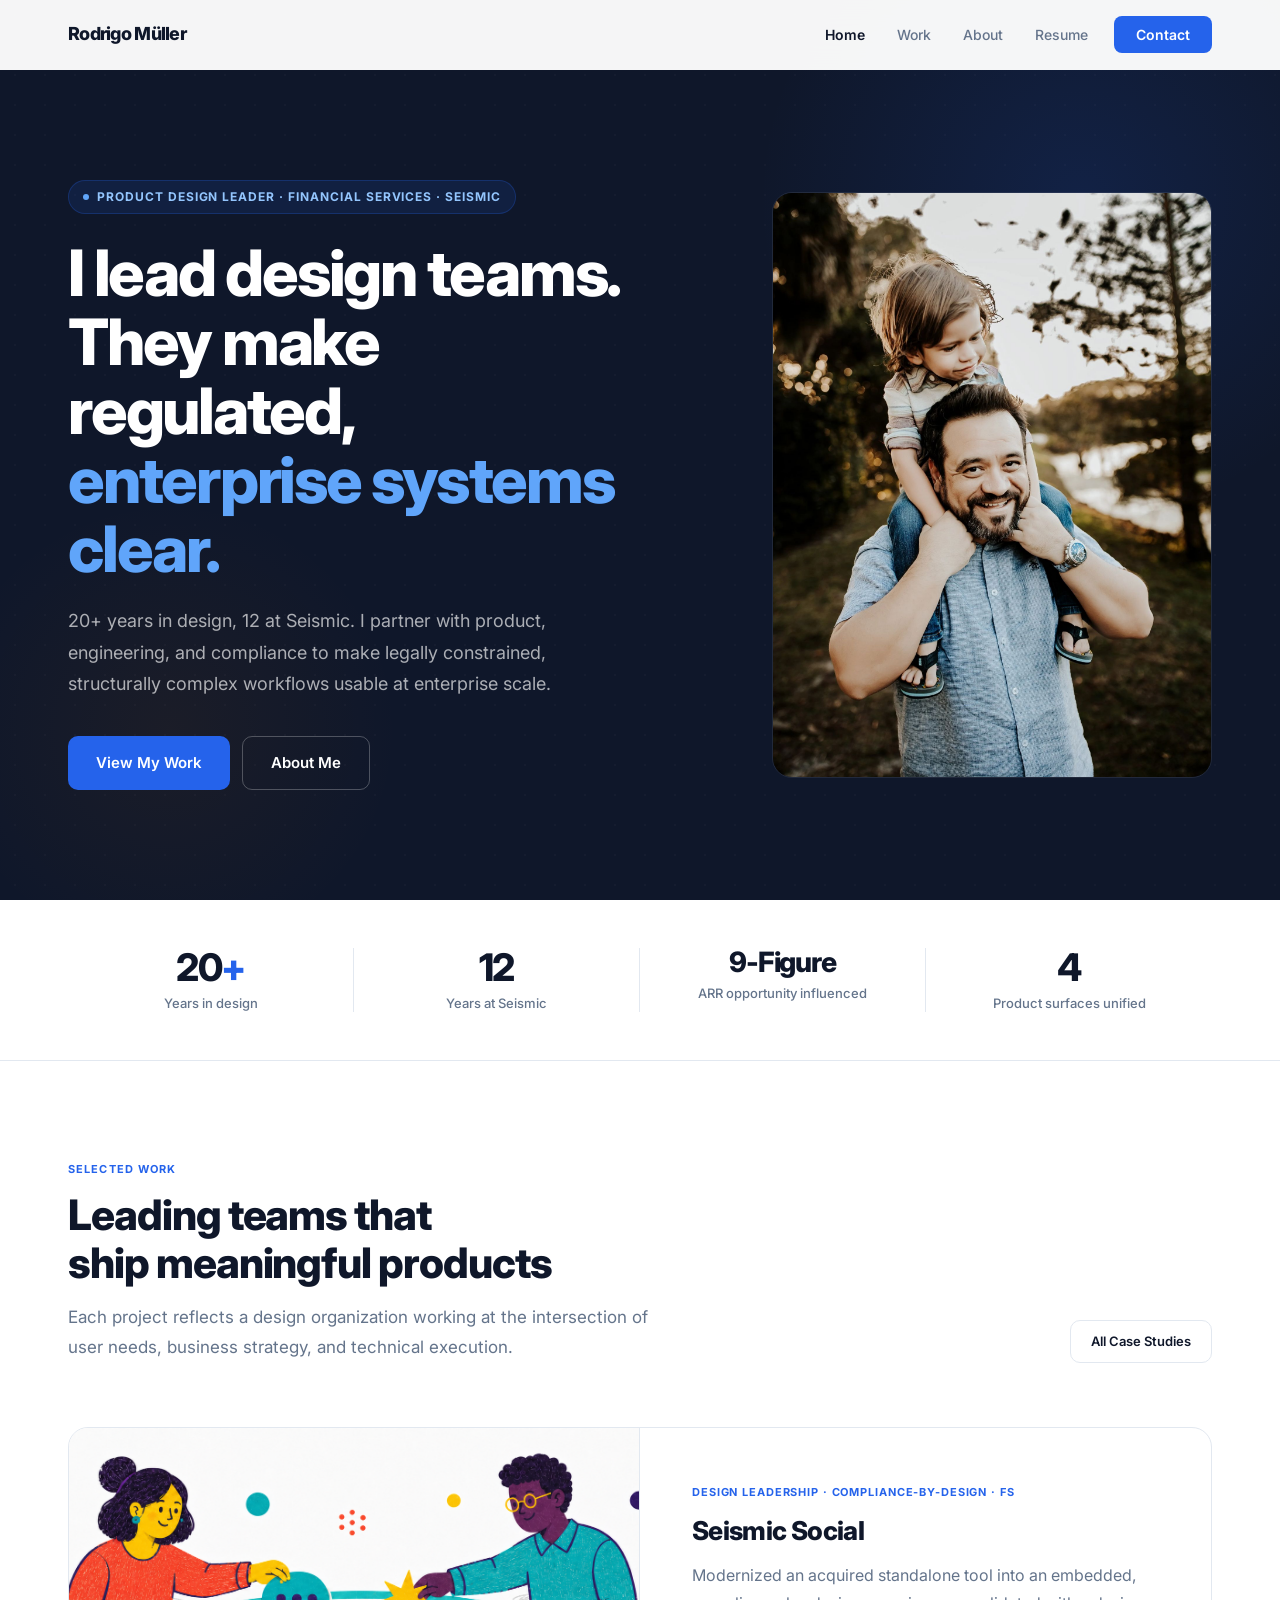
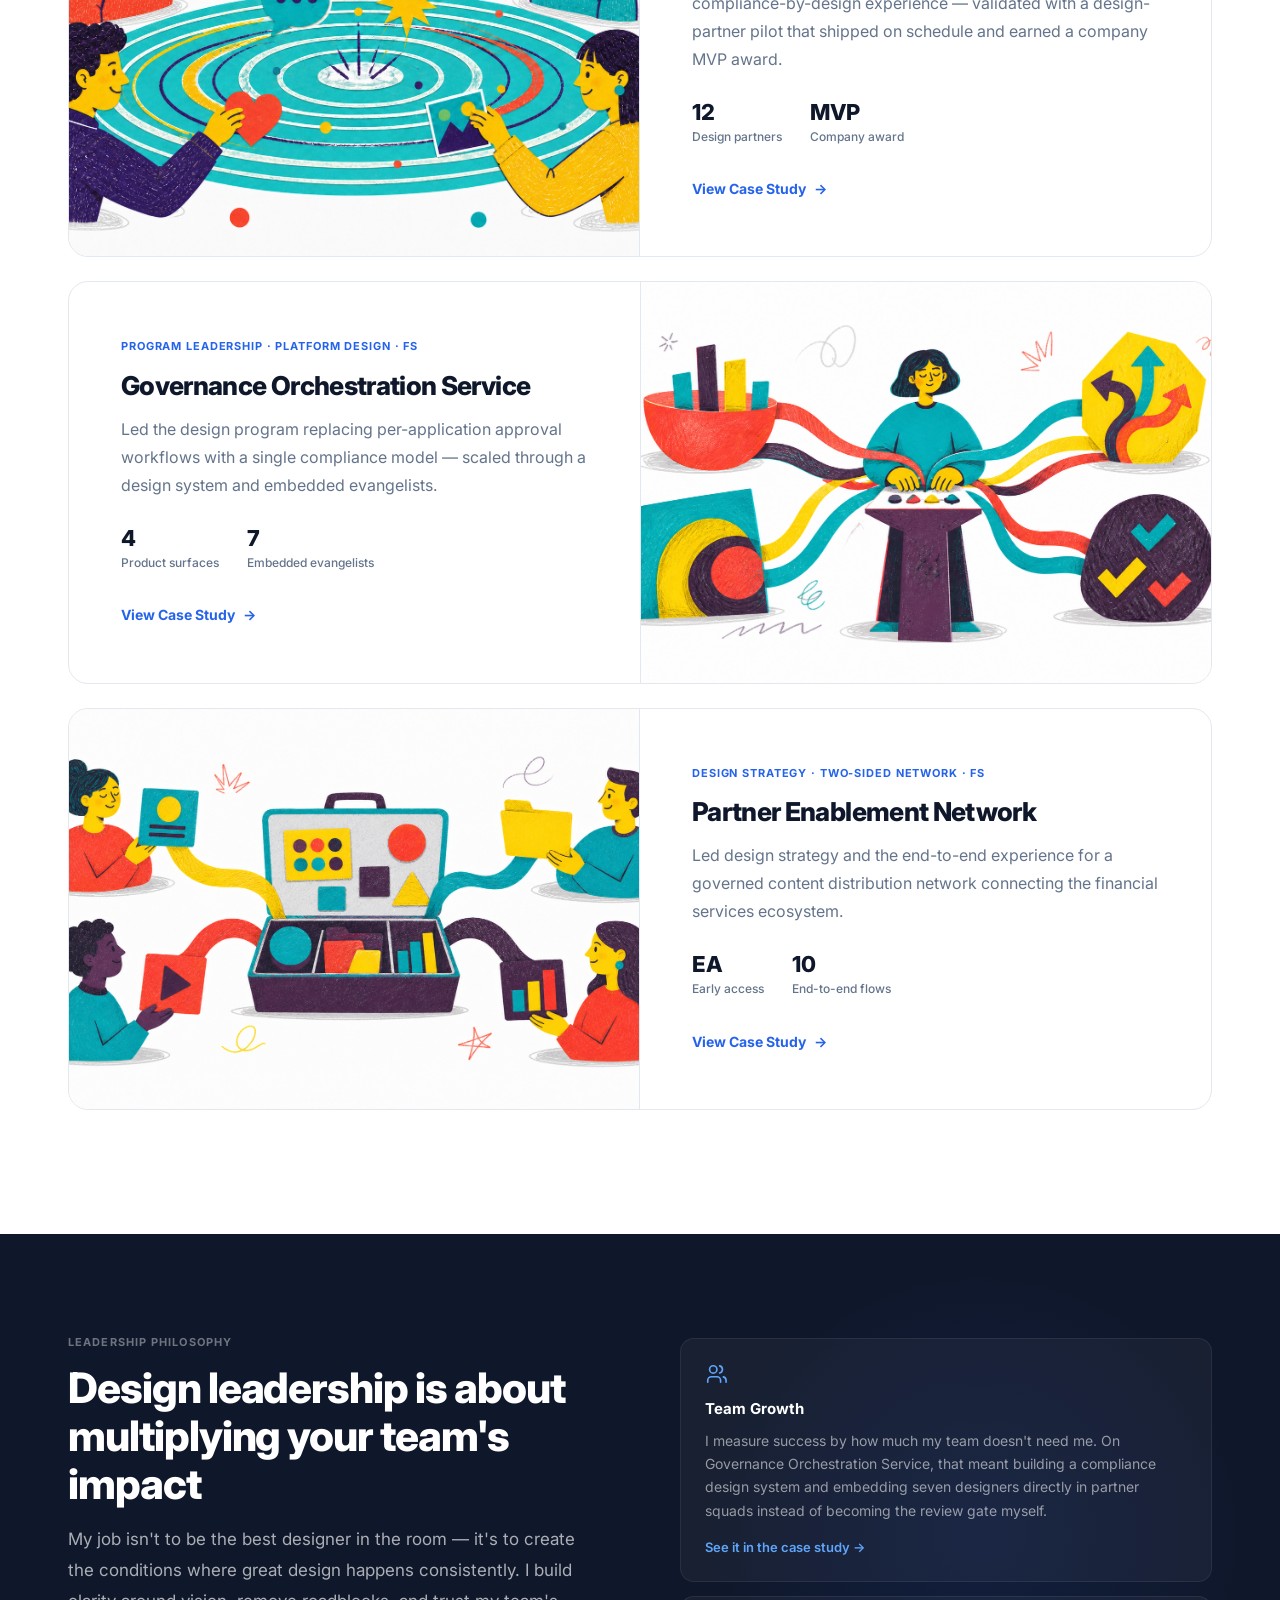
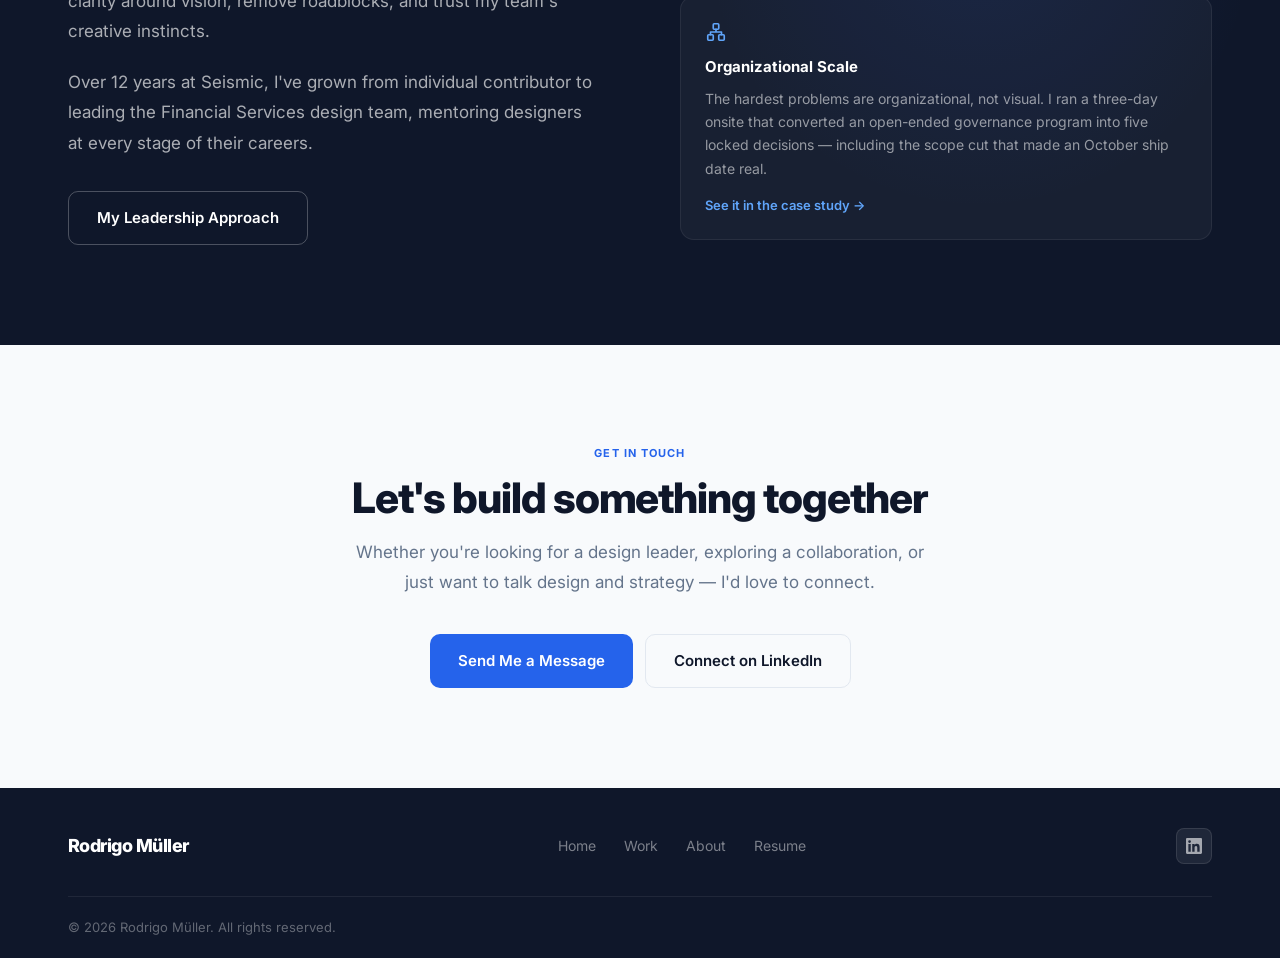
==== commit c028b5d7: "Update home page stats: ARR scope signal and product surfaces Replace "5 / Personas designed for" an" ====
--- a/index.html
+++ b/index.html
@@ -68,12 +68,12 @@
         <div class="stat-label">Years at Seismic</div>
       </div>
       <div class="stat-item">
-        <div class="stat-number">5</div>
-        <div class="stat-label">Personas designed for</div>
-      </div>
-      <div class="stat-item">
-        <div class="stat-number">MVP</div>
-        <div class="stat-label">Company award, shipped pilot</div>
+        <div class="stat-number" style="font-size: 28px;">9-Figure</div>
+        <div class="stat-label">ARR opportunity influenced</div>
+      </div>
+      <div class="stat-item">
+        <div class="stat-number">4</div>
+        <div class="stat-label">Product surfaces unified</div>
       </div>
     </div>
   </div>
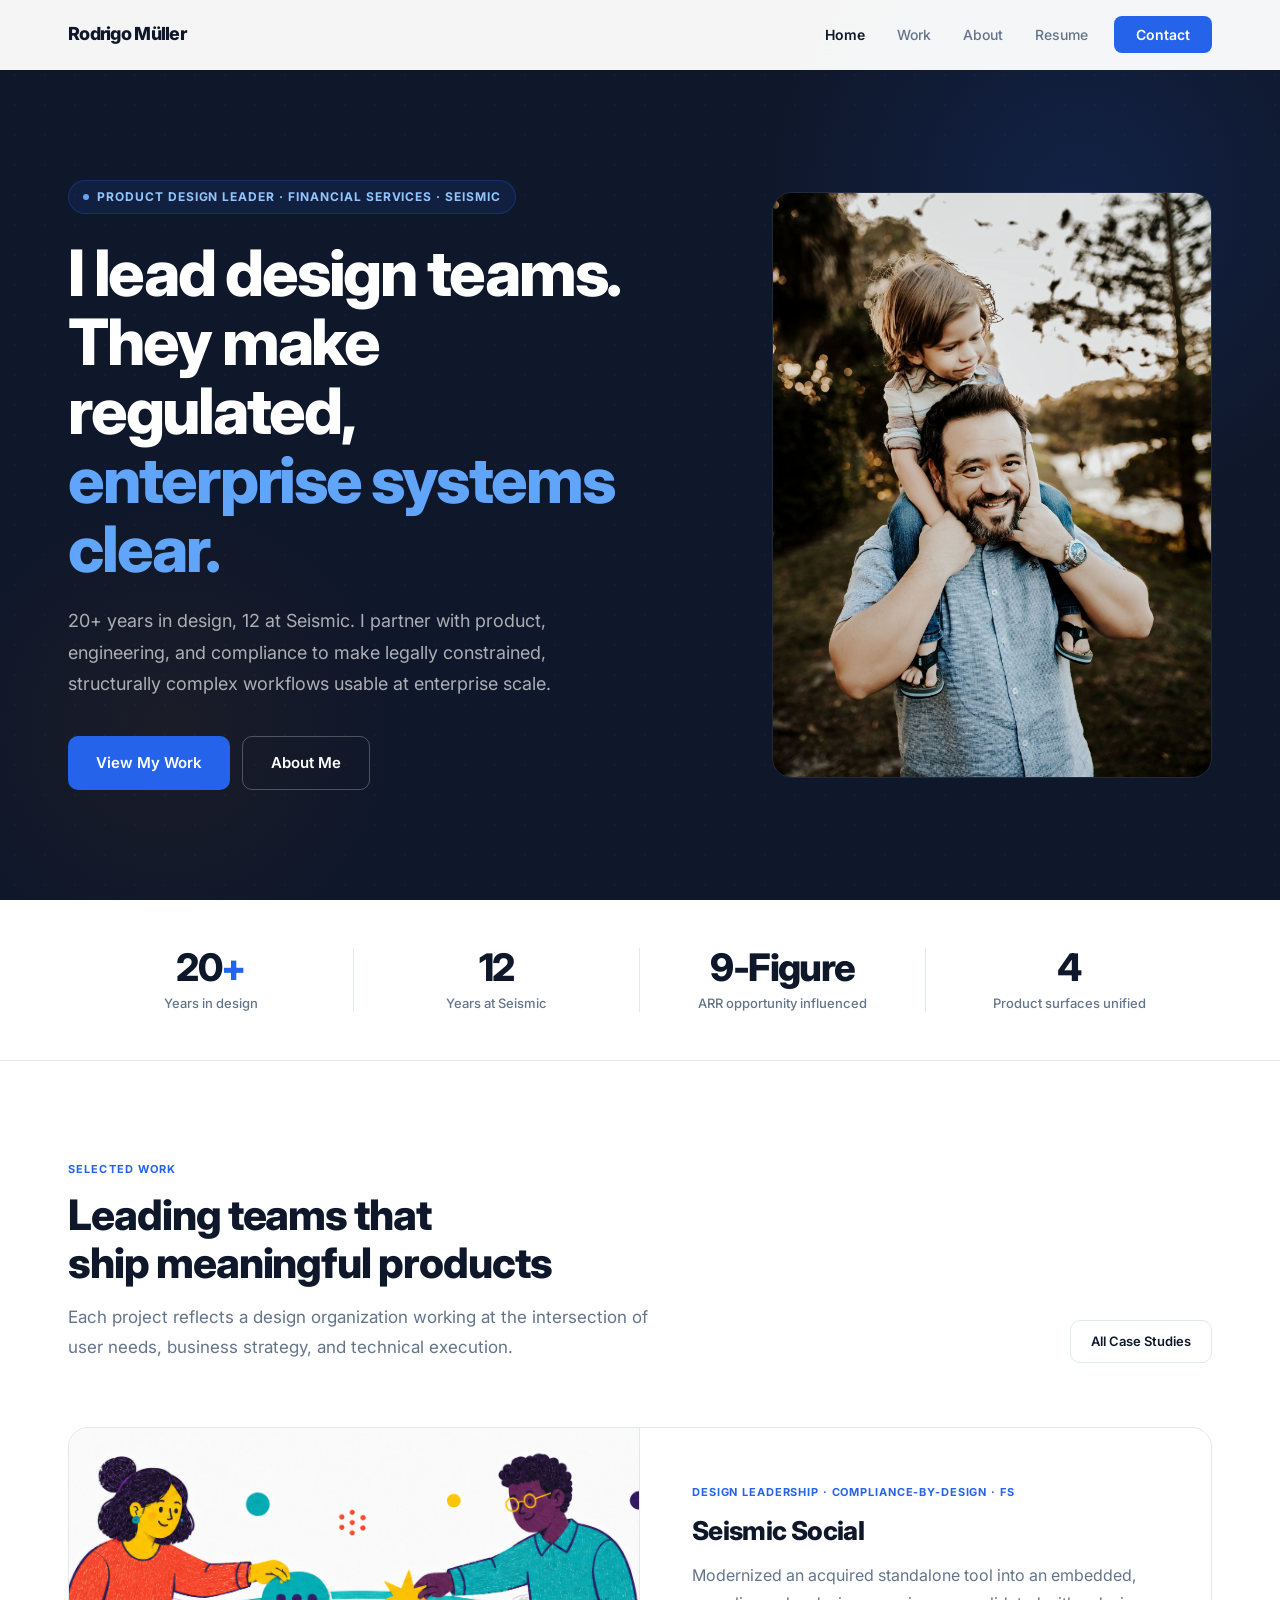
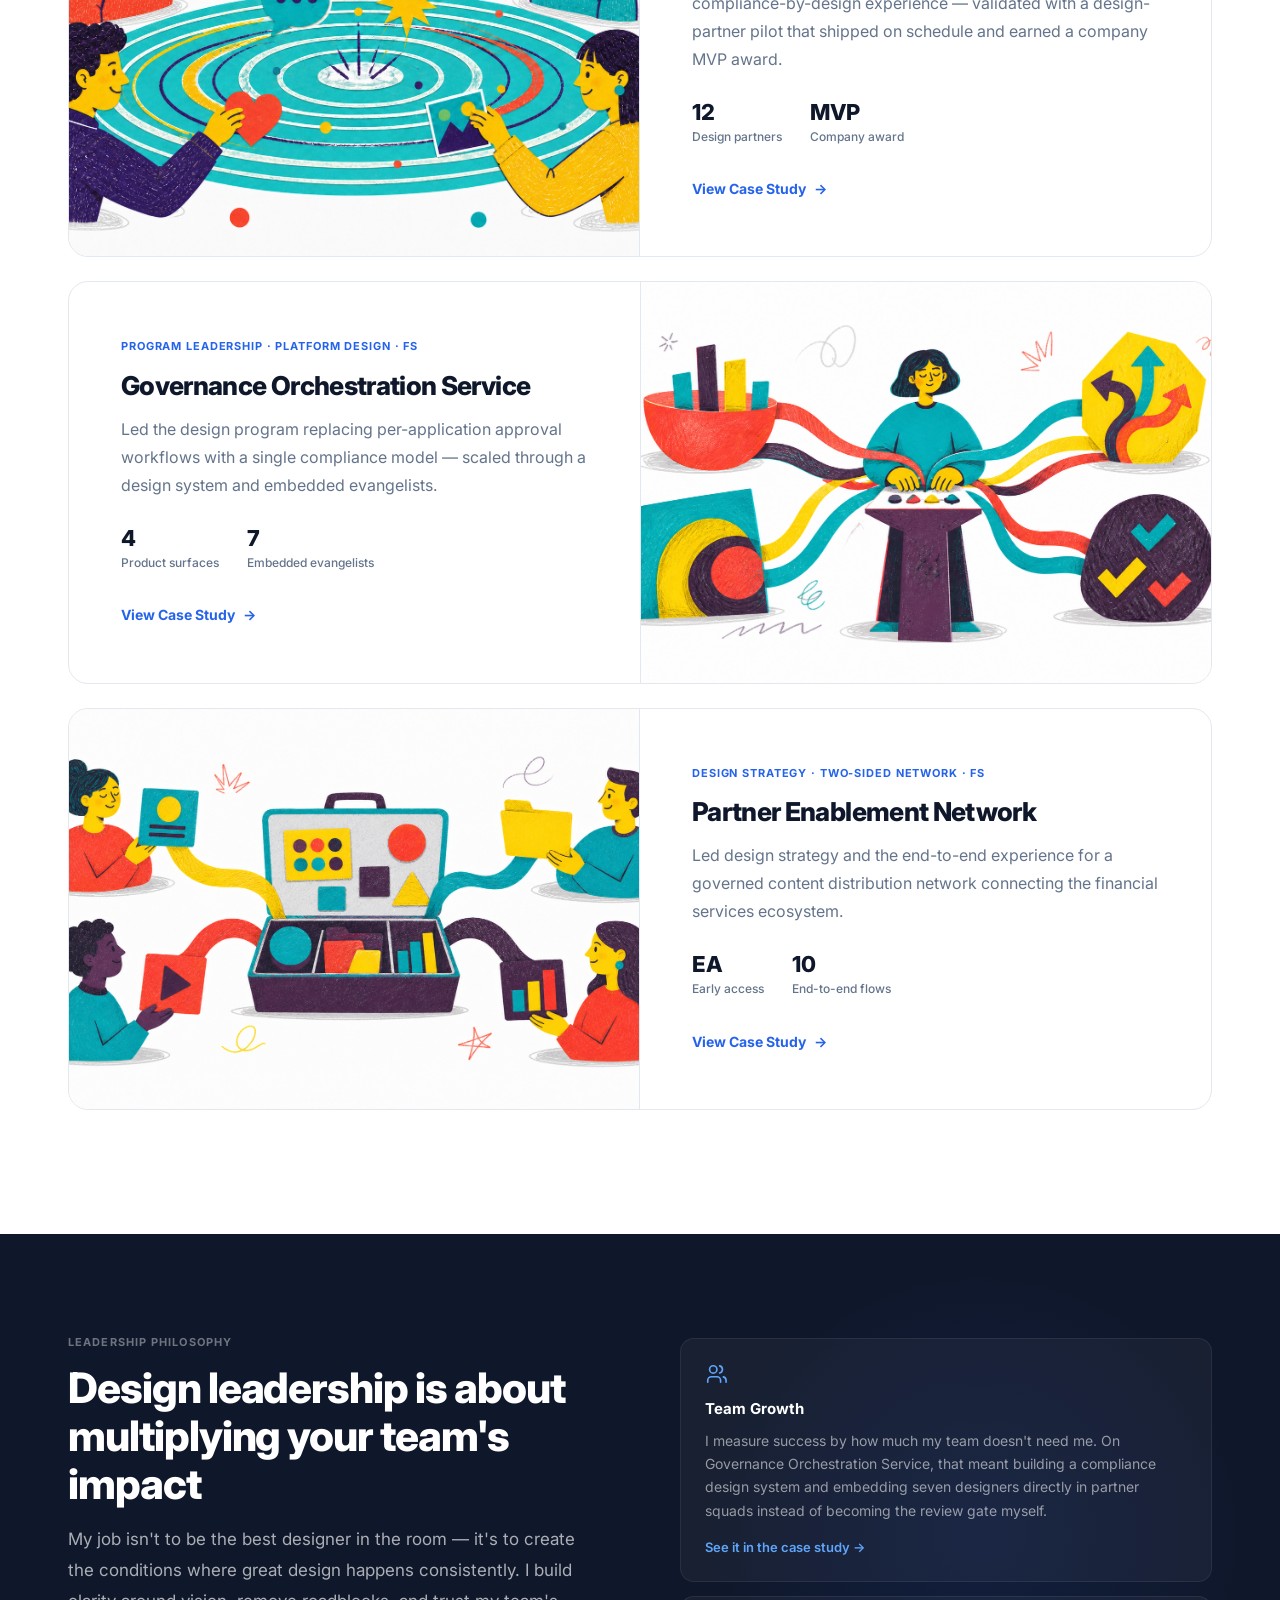
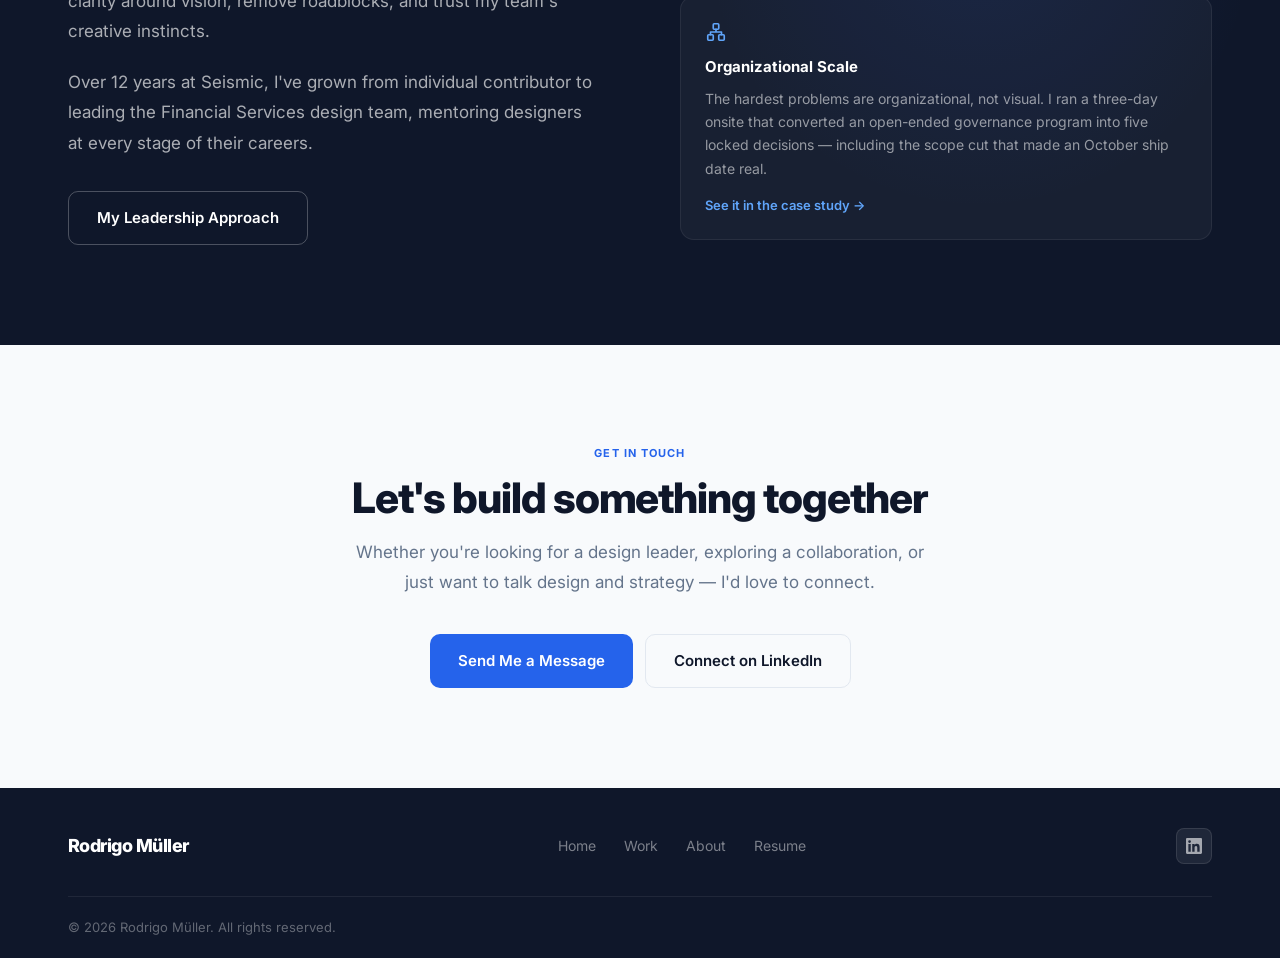
==== commit f6983698: "Match 9-Figure stat font size to the rest of the stats bar" ====
--- a/index.html
+++ b/index.html
@@ -68,7 +68,7 @@
         <div class="stat-label">Years at Seismic</div>
       </div>
       <div class="stat-item">
-        <div class="stat-number" style="font-size: 28px;">9-Figure</div>
+        <div class="stat-number">9-Figure</div>
         <div class="stat-label">ARR opportunity influenced</div>
       </div>
       <div class="stat-item">
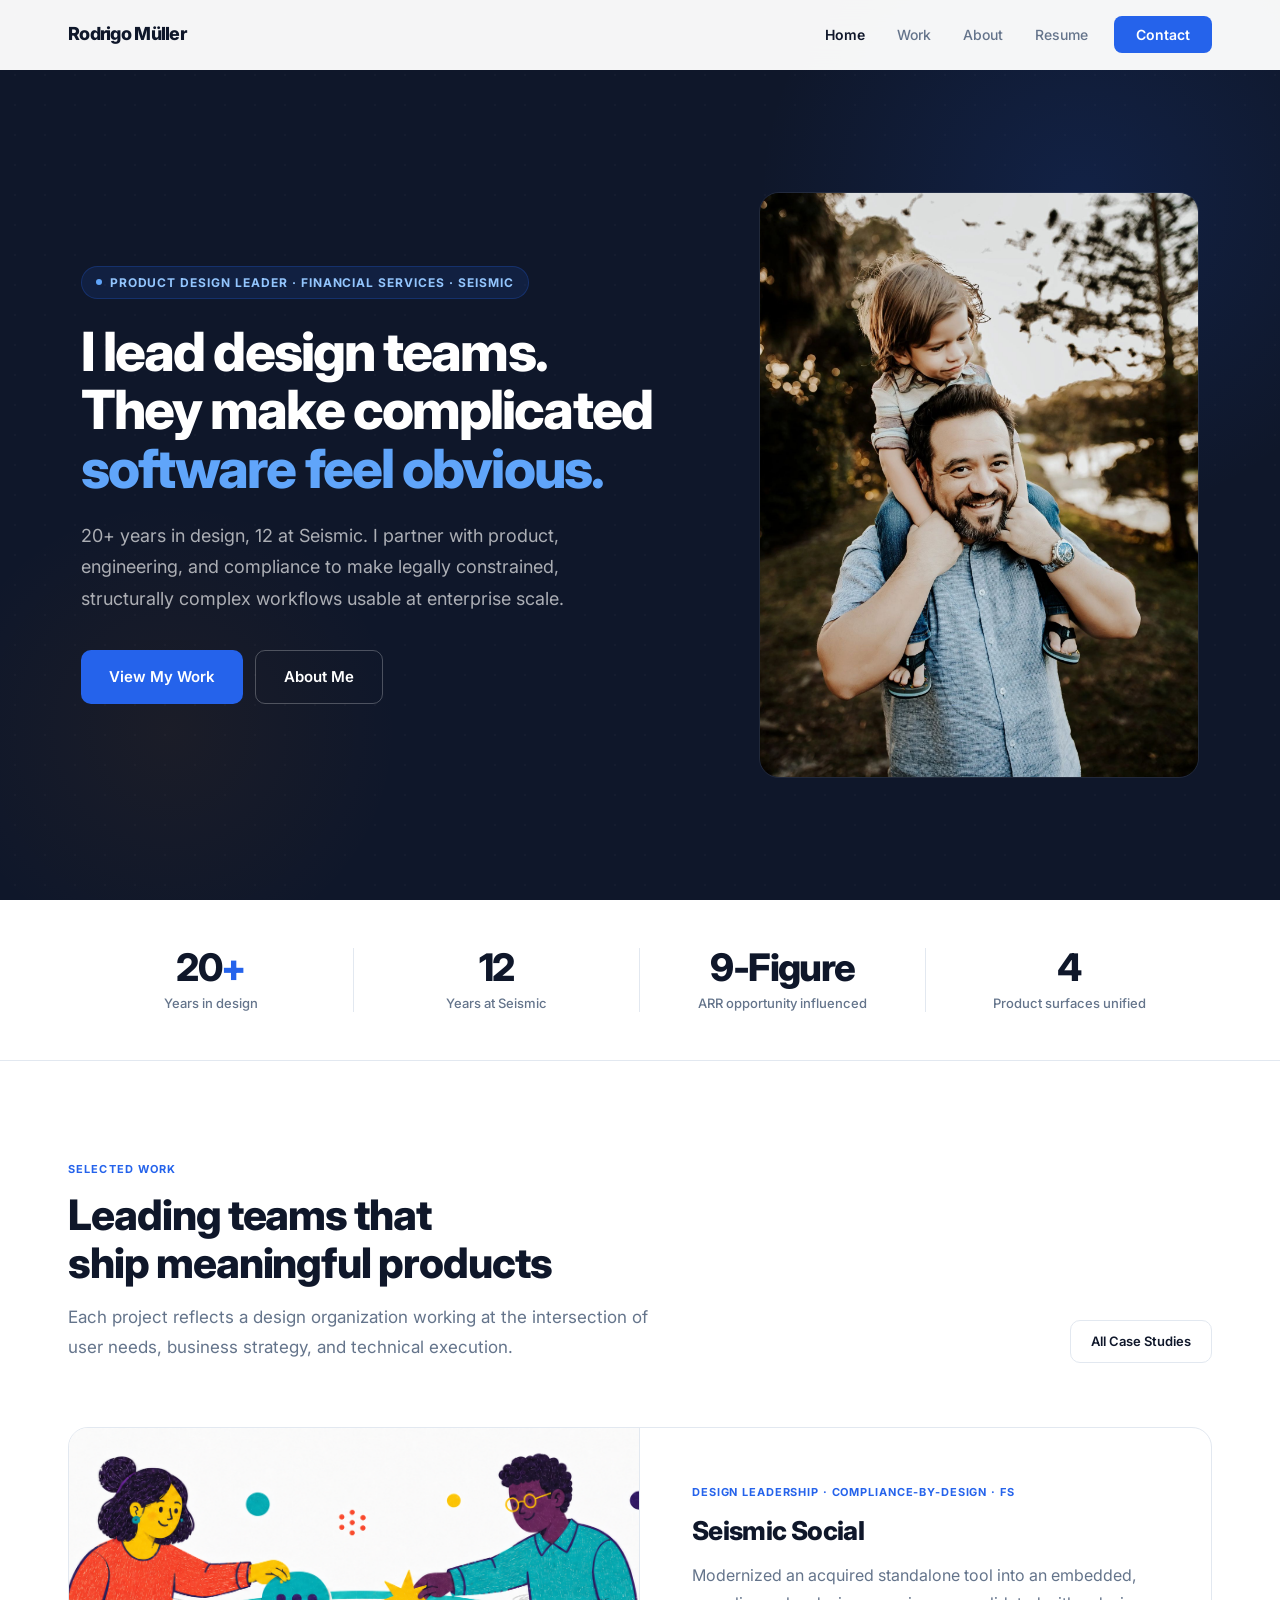
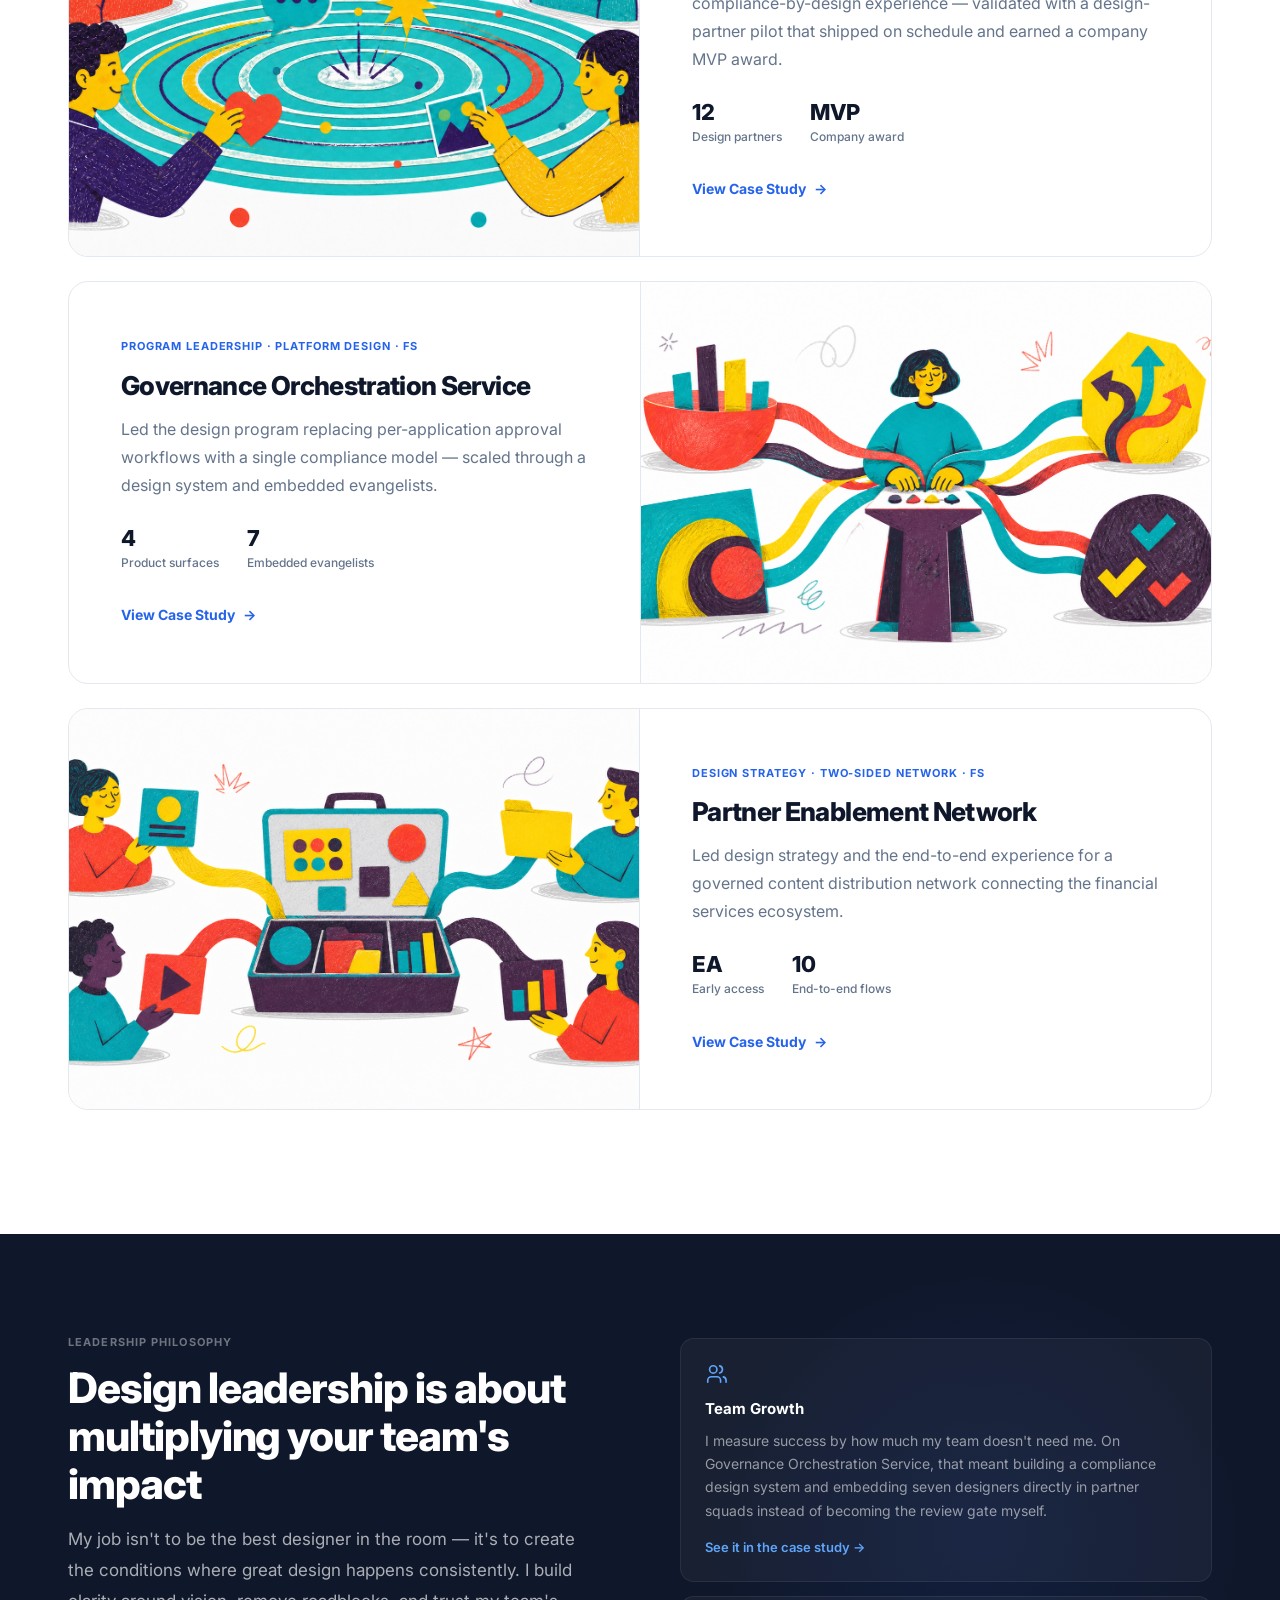
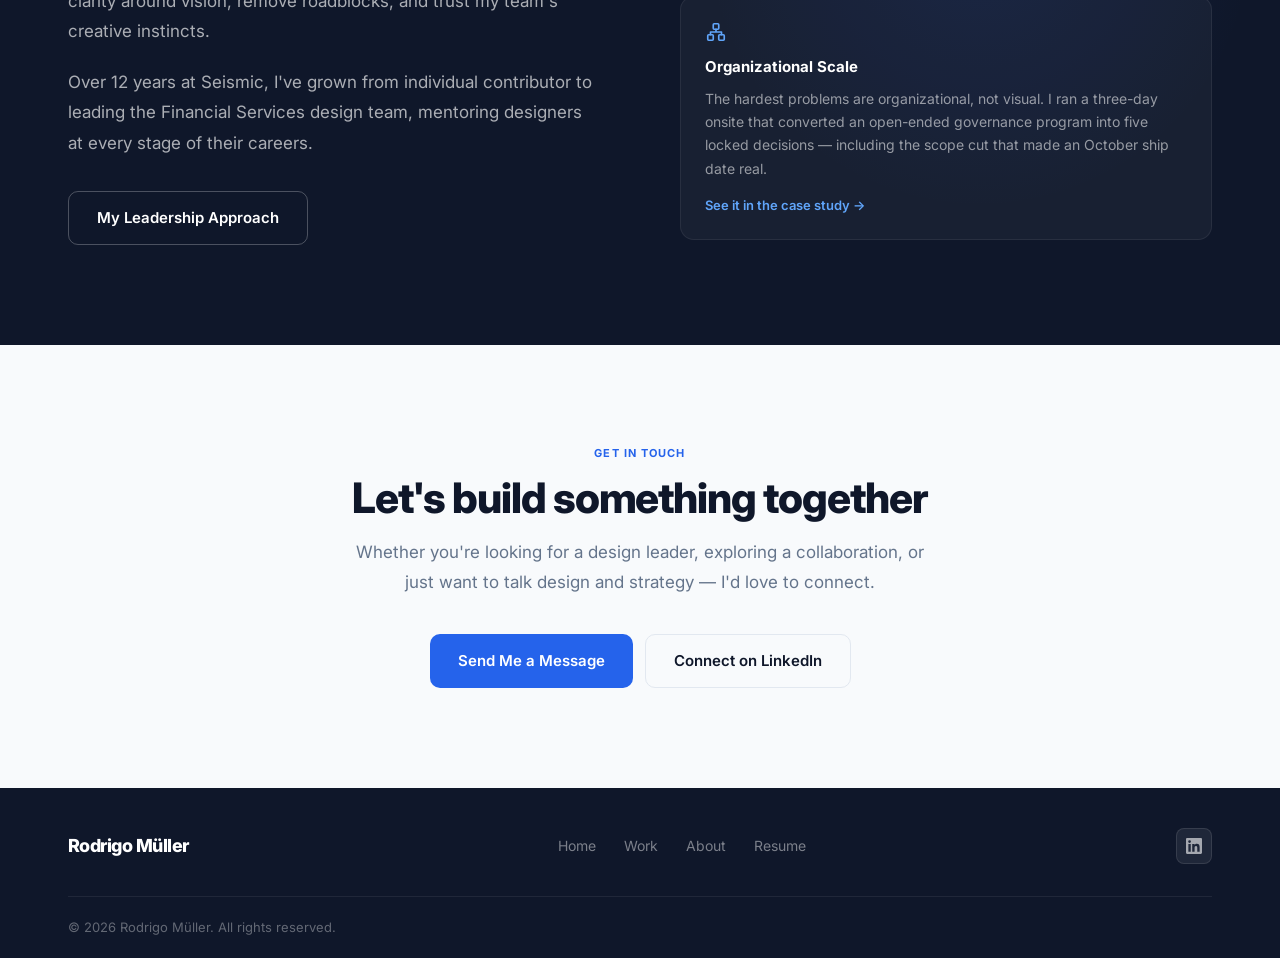
==== commit acddf161: "Update home page hero tagline New tagline: "I lead design teams. They make complicated software feel" ====
--- a/index.html
+++ b/index.html
@@ -37,8 +37,8 @@
         </div>
         <h1 class="hero-headline">
           I lead design teams.<br>
-          They make regulated,<br>
-          <em>enterprise systems clear.</em>
+          They make complicated<br>
+          <em>software feel obvious.</em>
         </h1>
         <p class="hero-description">
           20+ years in design, 12 at Seismic. I partner with product, engineering, and
--- a/css/style.css
+++ b/css/style.css
@@ -237,7 +237,7 @@
   50% { opacity: 0.4; }
 }
 .hero-headline {
-  font-size: clamp(38px, 5.5vw, 64px);
+  font-size: clamp(34px, 4.4vw, 54px);
   font-weight: 800;
   line-height: 1.08;
   letter-spacing: -0.035em;
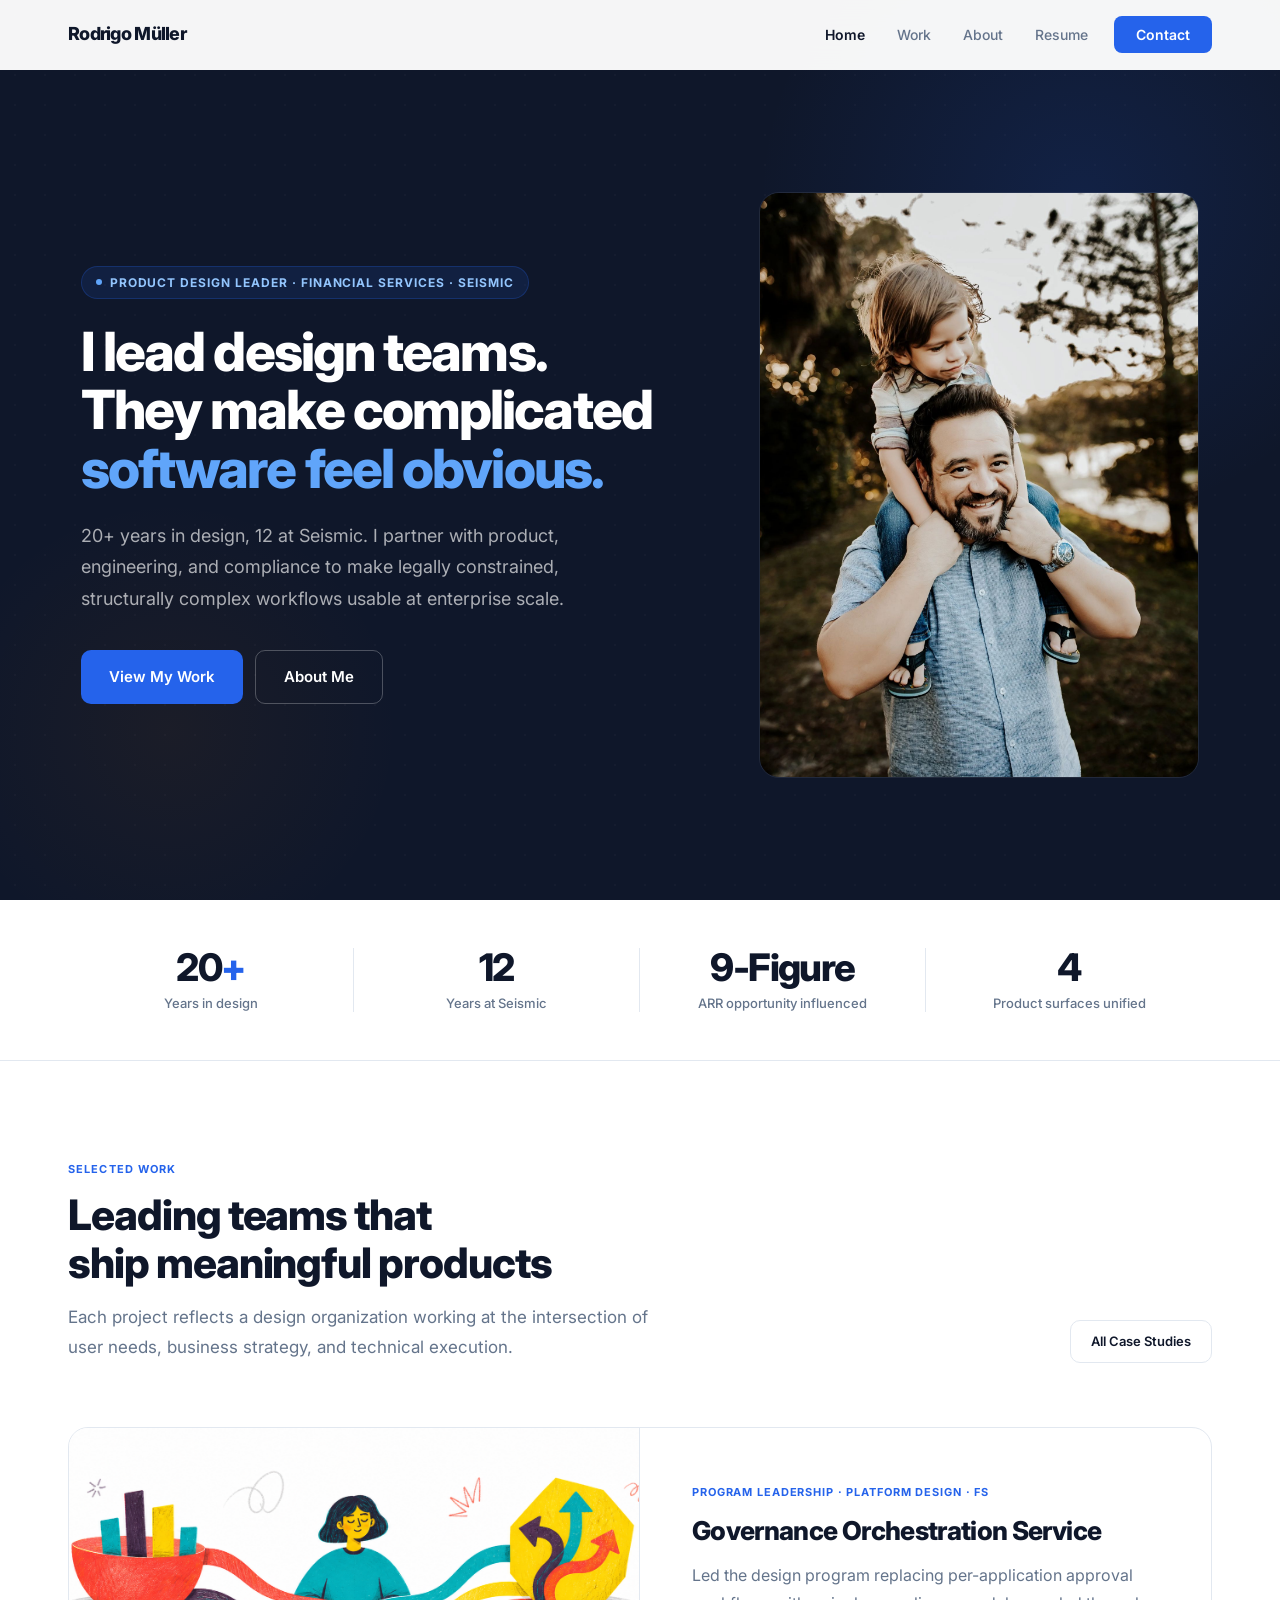
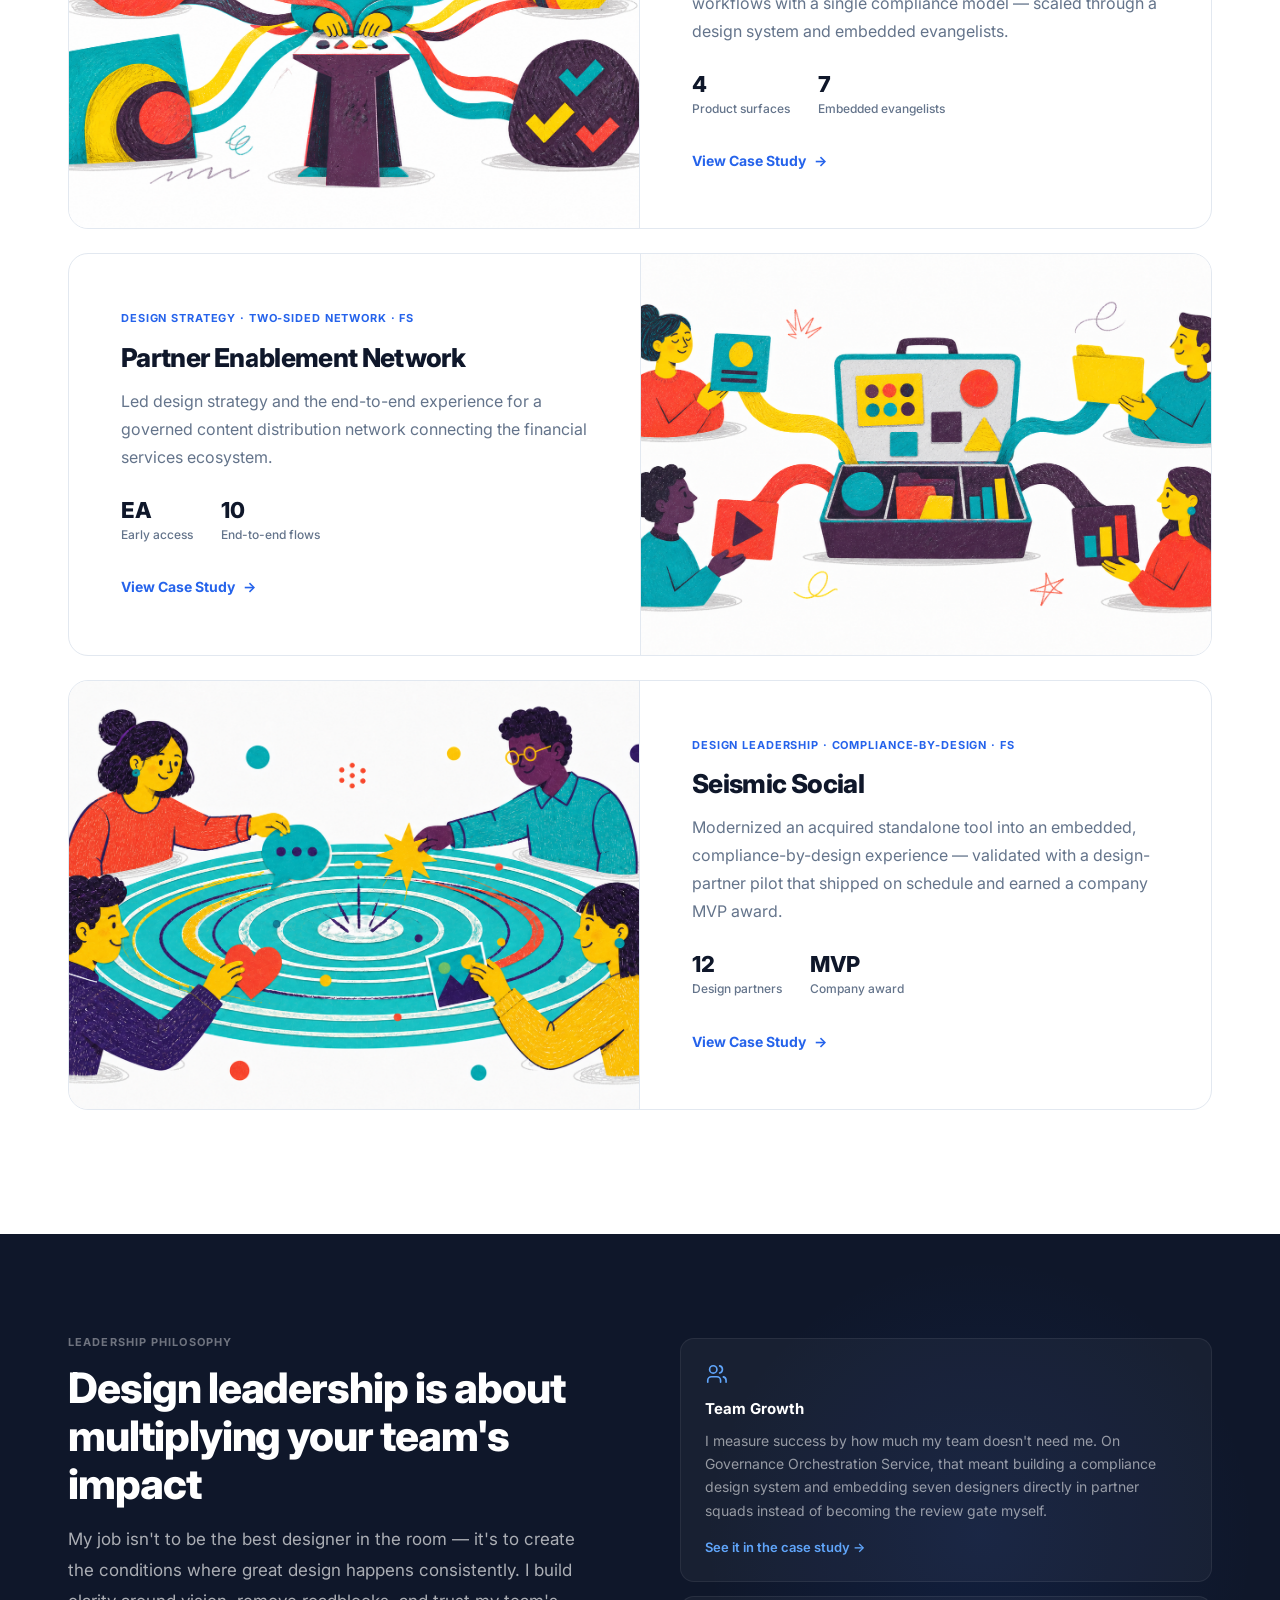
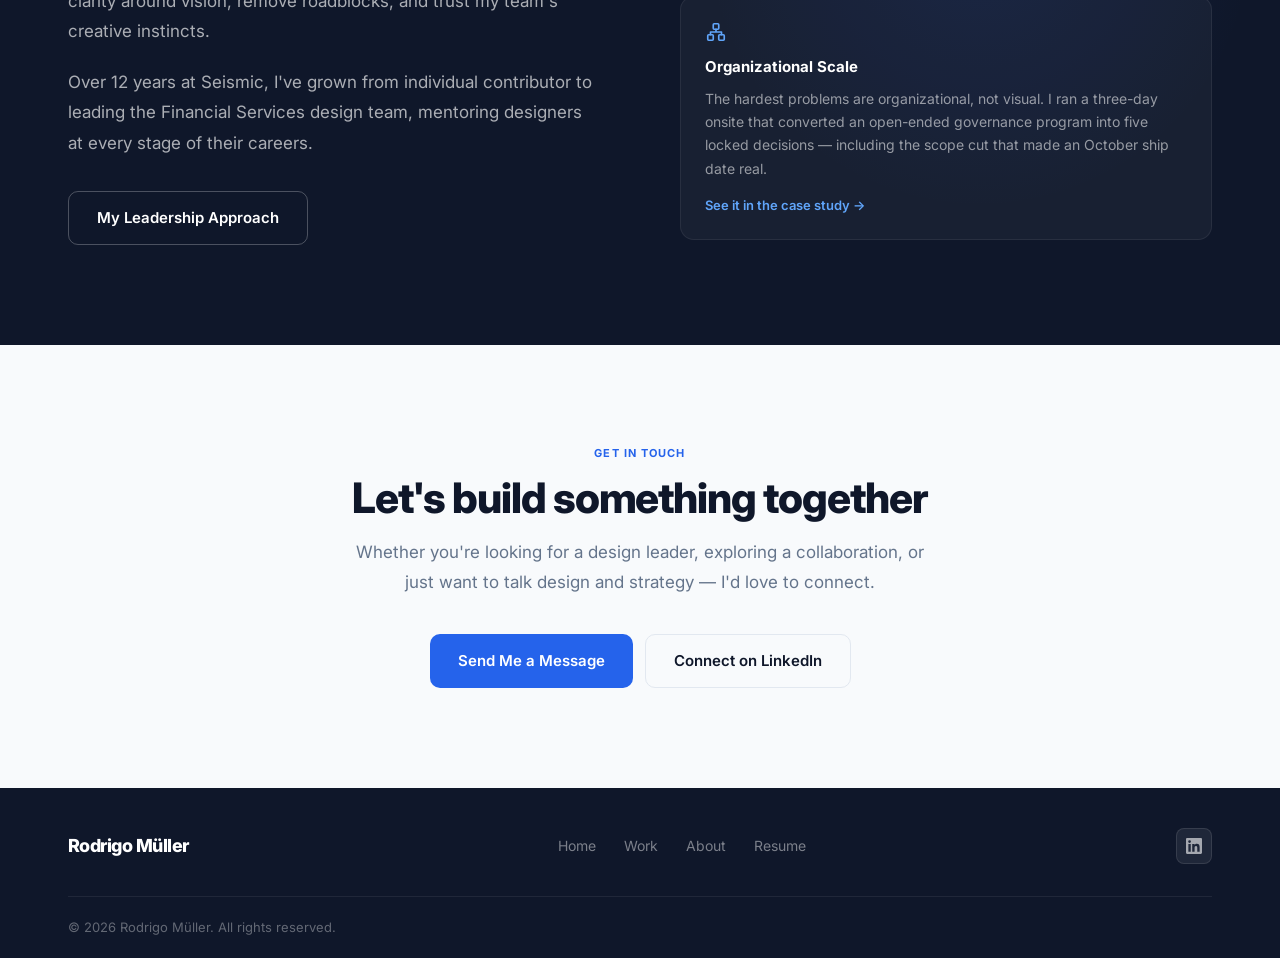
==== commit aaad785c: "Reorder case studies to GOS, PEN, Social and hide Bulk Email Reorder the featured-work cards on the " ====
--- a/index.html
+++ b/index.html
@@ -93,7 +93,59 @@
         <a href="case-studies.html" class="btn btn-outline btn-sm">All Case Studies</a>
       </div>
 
-      <!-- Case Study 1: Seismic Social -->
+      <!-- Case Study 1: Governance Orchestration Service -->
+      <div class="case-card fade-up">
+        <div class="case-card-image">
+          <img src="assets/img/GOS-thumbnail.png" alt="Governance Orchestration Service" />
+        </div>
+        <div class="case-card-content">
+          <span class="case-tag">Program Leadership · Platform Design · FS</span>
+          <h3 class="case-card-title">Governance Orchestration Service</h3>
+          <p class="case-card-desc">
+            Led the design program replacing per-application approval workflows with a single
+            compliance model — scaled through a design system and embedded evangelists.
+          </p>
+          <div class="case-card-metrics">
+            <div>
+              <div class="case-metric-value">4</div>
+              <div class="case-metric-label">Product surfaces</div>
+            </div>
+            <div>
+              <div class="case-metric-value">7</div>
+              <div class="case-metric-label">Embedded evangelists</div>
+            </div>
+          </div>
+          <a href="governance-orchestration-service.html" class="case-link">View Case Study</a>
+        </div>
+      </div>
+
+      <!-- Case Study 2: Partner Enablement Network -->
+      <div class="case-card reverse fade-up">
+        <div class="case-card-image">
+          <img src="assets/img/PEN-thumbnail.png" alt="Partner Enablement Network" />
+        </div>
+        <div class="case-card-content">
+          <span class="case-tag">Design Strategy · Two-Sided Network · FS</span>
+          <h3 class="case-card-title">Partner Enablement Network</h3>
+          <p class="case-card-desc">
+            Led design strategy and the end-to-end experience for a governed content
+            distribution network connecting the financial services ecosystem.
+          </p>
+          <div class="case-card-metrics">
+            <div>
+              <div class="case-metric-value">EA</div>
+              <div class="case-metric-label">Early access</div>
+            </div>
+            <div>
+              <div class="case-metric-value">10</div>
+              <div class="case-metric-label">End-to-end flows</div>
+            </div>
+          </div>
+          <a href="partner-enablement-network.html" class="case-link">View Case Study</a>
+        </div>
+      </div>
+
+      <!-- Case Study 3: Seismic Social -->
       <div class="case-card fade-up">
         <div class="case-card-image">
           <img src="assets/img/Social-Thumbnail.png" alt="Seismic Social" />
@@ -117,58 +169,6 @@
             </div>
           </div>
           <a href="seismic-social.html" class="case-link">View Case Study</a>
-        </div>
-      </div>
-
-      <!-- Case Study 2: Governance Orchestration Service -->
-      <div class="case-card reverse fade-up">
-        <div class="case-card-image">
-          <img src="assets/img/GOS-thumbnail.png" alt="Governance Orchestration Service" />
-        </div>
-        <div class="case-card-content">
-          <span class="case-tag">Program Leadership · Platform Design · FS</span>
-          <h3 class="case-card-title">Governance Orchestration Service</h3>
-          <p class="case-card-desc">
-            Led the design program replacing per-application approval workflows with a single
-            compliance model — scaled through a design system and embedded evangelists.
-          </p>
-          <div class="case-card-metrics">
-            <div>
-              <div class="case-metric-value">4</div>
-              <div class="case-metric-label">Product surfaces</div>
-            </div>
-            <div>
-              <div class="case-metric-value">7</div>
-              <div class="case-metric-label">Embedded evangelists</div>
-            </div>
-          </div>
-          <a href="governance-orchestration-service.html" class="case-link">View Case Study</a>
-        </div>
-      </div>
-
-      <!-- Case Study 3: Partner Enablement Network -->
-      <div class="case-card fade-up">
-        <div class="case-card-image">
-          <img src="assets/img/PEN-thumbnail.png" alt="Partner Enablement Network" />
-        </div>
-        <div class="case-card-content">
-          <span class="case-tag">Design Strategy · Two-Sided Network · FS</span>
-          <h3 class="case-card-title">Partner Enablement Network</h3>
-          <p class="case-card-desc">
-            Led design strategy and the end-to-end experience for a governed content
-            distribution network connecting the financial services ecosystem.
-          </p>
-          <div class="case-card-metrics">
-            <div>
-              <div class="case-metric-value">EA</div>
-              <div class="case-metric-label">Early access</div>
-            </div>
-            <div>
-              <div class="case-metric-value">10</div>
-              <div class="case-metric-label">End-to-end flows</div>
-            </div>
-          </div>
-          <a href="partner-enablement-network.html" class="case-link">View Case Study</a>
         </div>
       </div>
     </div>
@@ -257,6 +257,6 @@
     </div>
   </footer>
 
-  <script src="js/main.js?v=2"></script>
+  <script src="js/main.js?v=4"></script>
 </body>
 </html>
--- a/css/style.css
+++ b/css/style.css
@@ -1033,12 +1033,180 @@
   grid-template-columns: 1fr 1fr;
   gap: 16px;
   margin: 36px 0;
+  align-items: start;
 }
 .case-image-grid .case-image-block {
   margin: 0;
 }
+.case-image-grid--three { grid-template-columns: repeat(3, 1fr); }
+@media (max-width: 900px) {
+  .case-image-grid--three { grid-template-columns: 1fr; }
+}
 @media (max-width: 640px) {
   .case-image-grid { grid-template-columns: 1fr; }
+}
+
+/* Full-bleed-ish image that breaks out wider than the 880px text column */
+.case-image-wide {
+  width: min(1240px, 100vw - 56px);
+  margin-left: 50%;
+  transform: translateX(-50%);
+  margin-top: 44px;
+  margin-bottom: 44px;
+}
+.case-image-wide .case-image-block { margin: 0; }
+.case-image-wide-caption {
+  margin-top: 20px;
+  font-size: 14px;
+  color: var(--text-muted);
+  max-width: 880px;
+  margin-left: auto;
+  margin-right: auto;
+}
+
+/* Zoomable image trigger */
+button.case-image-zoom {
+  display: block;
+  width: 100%;
+  padding: 0;
+  background: none;
+  font: inherit;
+  color: inherit;
+  cursor: zoom-in;
+  position: relative;
+  text-align: left;
+}
+button.case-image-zoom:focus-visible {
+  outline: 3px solid var(--blue);
+  outline-offset: 3px;
+}
+.case-image-zoom-hint {
+  position: absolute;
+  right: 14px;
+  bottom: 14px;
+  display: inline-flex;
+  align-items: center;
+  gap: 6px;
+  font-size: 12px;
+  font-weight: 600;
+  letter-spacing: 0.02em;
+  color: var(--white);
+  background: rgba(15, 23, 42, 0.72);
+  backdrop-filter: blur(6px);
+  padding: 7px 12px;
+  border-radius: 100px;
+  opacity: 0;
+  transform: translateY(4px);
+  transition: opacity 0.2s ease, transform 0.2s ease;
+  pointer-events: none;
+}
+.case-image-zoom-hint::before {
+  content: '';
+  width: 12px;
+  height: 12px;
+  background: currentColor;
+  -webkit-mask: no-repeat center / contain url("data:image/svg+xml,%3Csvg xmlns='http://www.w3.org/2000/svg' viewBox='0 0 24 24' fill='none' stroke='white' stroke-width='2.5' stroke-linecap='round' stroke-linejoin='round'%3E%3Cpath d='M15 3h6v6M9 21H3v-6M21 3l-7 7M3 21l7-7'/%3E%3C/svg%3E");
+  mask: no-repeat center / contain url("data:image/svg+xml,%3Csvg xmlns='http://www.w3.org/2000/svg' viewBox='0 0 24 24' fill='none' stroke='white' stroke-width='2.5' stroke-linecap='round' stroke-linejoin='round'%3E%3Cpath d='M15 3h6v6M9 21H3v-6M21 3l-7 7M3 21l7-7'/%3E%3C/svg%3E");
+}
+button.case-image-zoom:hover .case-image-zoom-hint,
+button.case-image-zoom:focus-visible .case-image-zoom-hint {
+  opacity: 1;
+  transform: translateY(0);
+}
+
+/* Lightbox */
+.lightbox {
+  position: fixed;
+  inset: 0;
+  z-index: 400;
+  display: flex;
+  flex-direction: column;
+  background: rgba(8, 12, 22, 0.97);
+  backdrop-filter: blur(10px);
+  -webkit-backdrop-filter: blur(10px);
+  opacity: 0;
+  /* Must not intercept clicks while closed — it stays in the DOM between opens */
+  visibility: hidden;
+  pointer-events: none;
+  transition: opacity 0.22s ease, visibility 0s linear 0.22s;
+}
+.lightbox.open {
+  opacity: 1;
+  visibility: visible;
+  pointer-events: auto;
+  transition: opacity 0.22s ease, visibility 0s linear 0s;
+}
+.lightbox-stage {
+  flex: 1;
+  min-height: 0;
+  display: flex;
+  align-items: center;
+  justify-content: center;
+  overflow: auto;
+  padding: 68px 24px 24px;
+  -webkit-overflow-scrolling: touch;
+}
+.lightbox-img {
+  display: block;
+  max-width: 100%;
+  max-height: 100%;
+  width: auto;
+  height: auto;
+  border-radius: 10px;
+  cursor: zoom-in;
+  transition: opacity 0.2s ease;
+}
+.lightbox.zoomed .lightbox-stage {
+  align-items: flex-start;
+  justify-content: flex-start;
+}
+.lightbox.zoomed .lightbox-img {
+  max-width: none;
+  max-height: none;
+  cursor: grab;
+  margin: auto;
+}
+.lightbox.zoomed.dragging .lightbox-img { cursor: grabbing; }
+.lightbox-bar {
+  position: absolute;
+  top: 0; left: 0; right: 0;
+  display: flex;
+  align-items: center;
+  justify-content: space-between;
+  gap: 16px;
+  padding: 14px 20px;
+  background: linear-gradient(rgba(8,12,22,0.85), rgba(8,12,22,0));
+}
+.lightbox-caption {
+  font-size: 13px;
+  color: rgba(255,255,255,0.65);
+  line-height: 1.5;
+  max-width: 70ch;
+}
+.lightbox-actions { display: flex; gap: 8px; flex-shrink: 0; }
+.lightbox-btn {
+  display: inline-flex;
+  align-items: center;
+  gap: 7px;
+  font-family: inherit;
+  font-size: 13px;
+  font-weight: 600;
+  color: var(--white);
+  background: rgba(255,255,255,0.1);
+  border: 1px solid rgba(255,255,255,0.16);
+  padding: 8px 14px;
+  border-radius: 8px;
+  cursor: pointer;
+  transition: background 0.2s ease, border-color 0.2s ease;
+}
+.lightbox-btn:hover { background: rgba(255,255,255,0.18); border-color: rgba(255,255,255,0.3); }
+.lightbox-btn:focus-visible { outline: 3px solid var(--blue); outline-offset: 2px; }
+@media (max-width: 640px) {
+  .lightbox-caption { display: none; }
+  .lightbox-stage { padding: 62px 12px 12px; }
+}
+@media (prefers-reduced-motion: reduce) {
+  .lightbox, .lightbox-img, .case-image-zoom-hint { transition: none; }
 }
 
 /* Next case study */
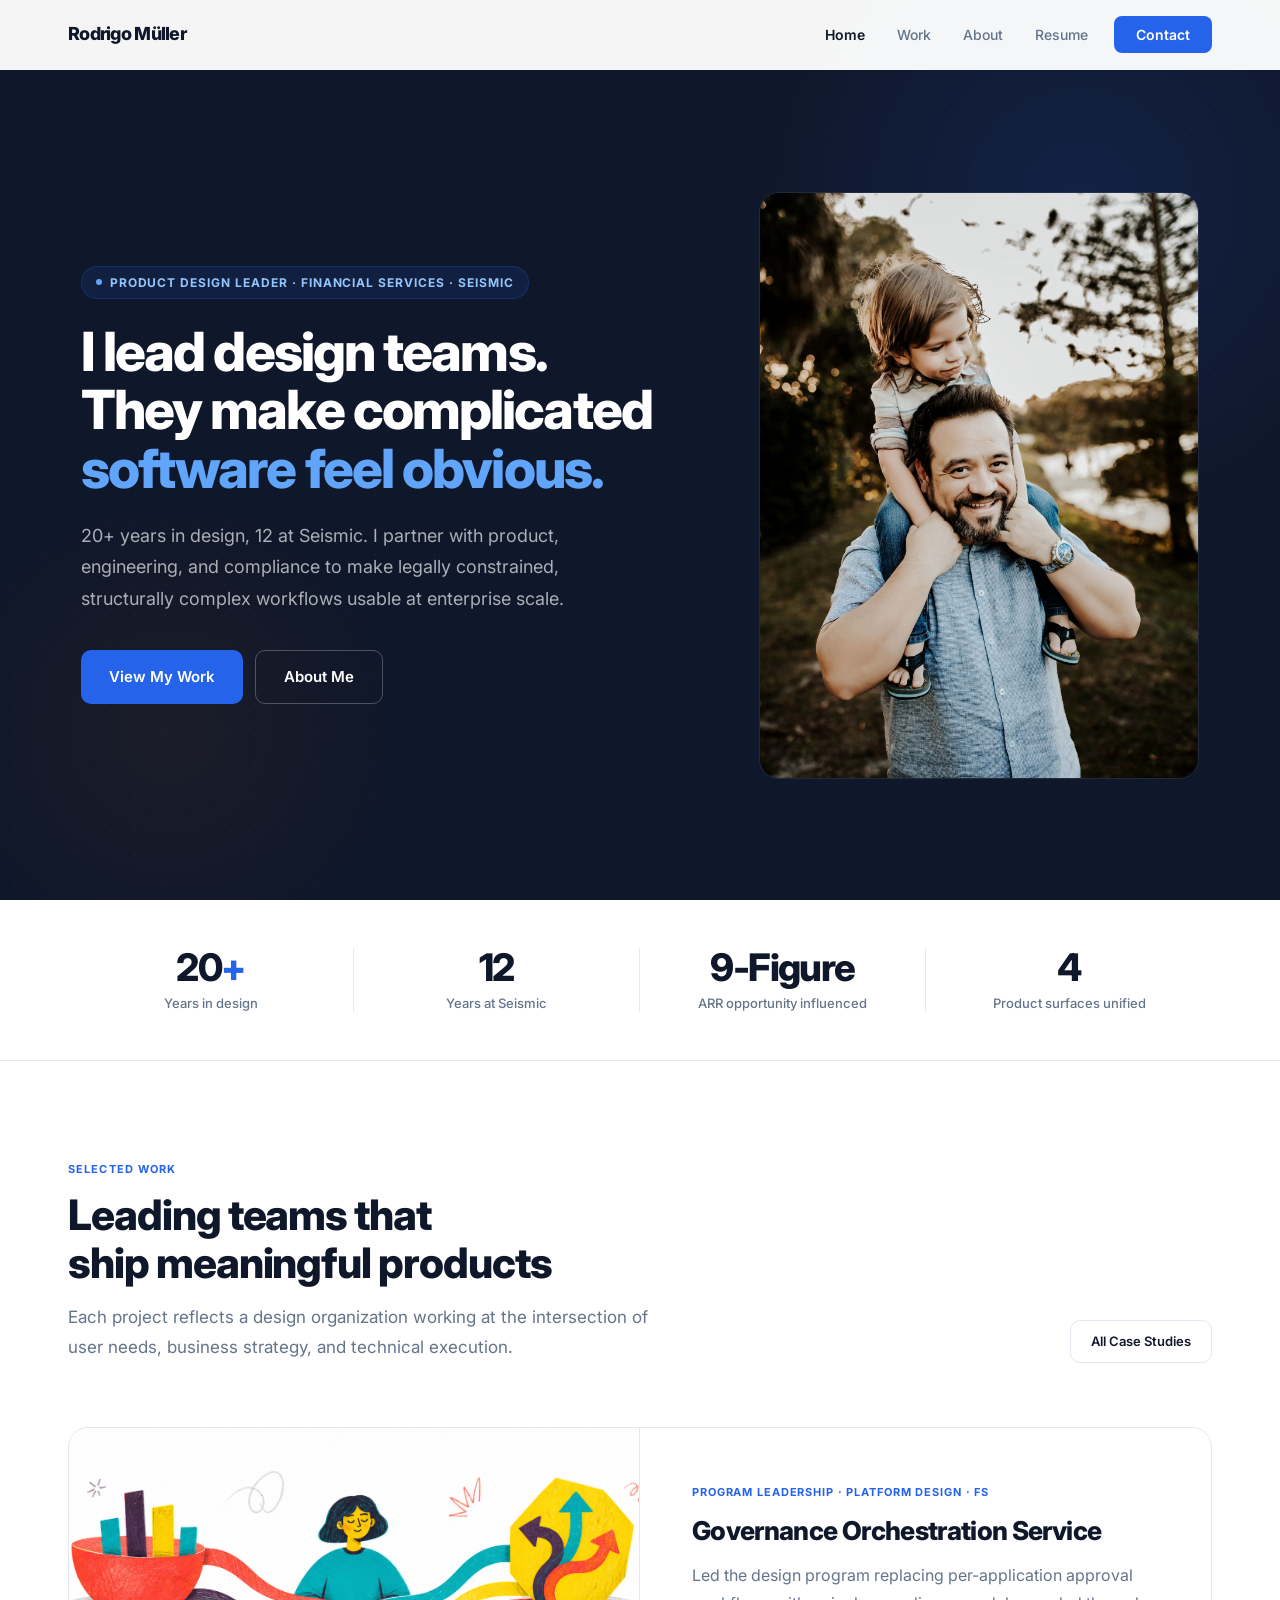
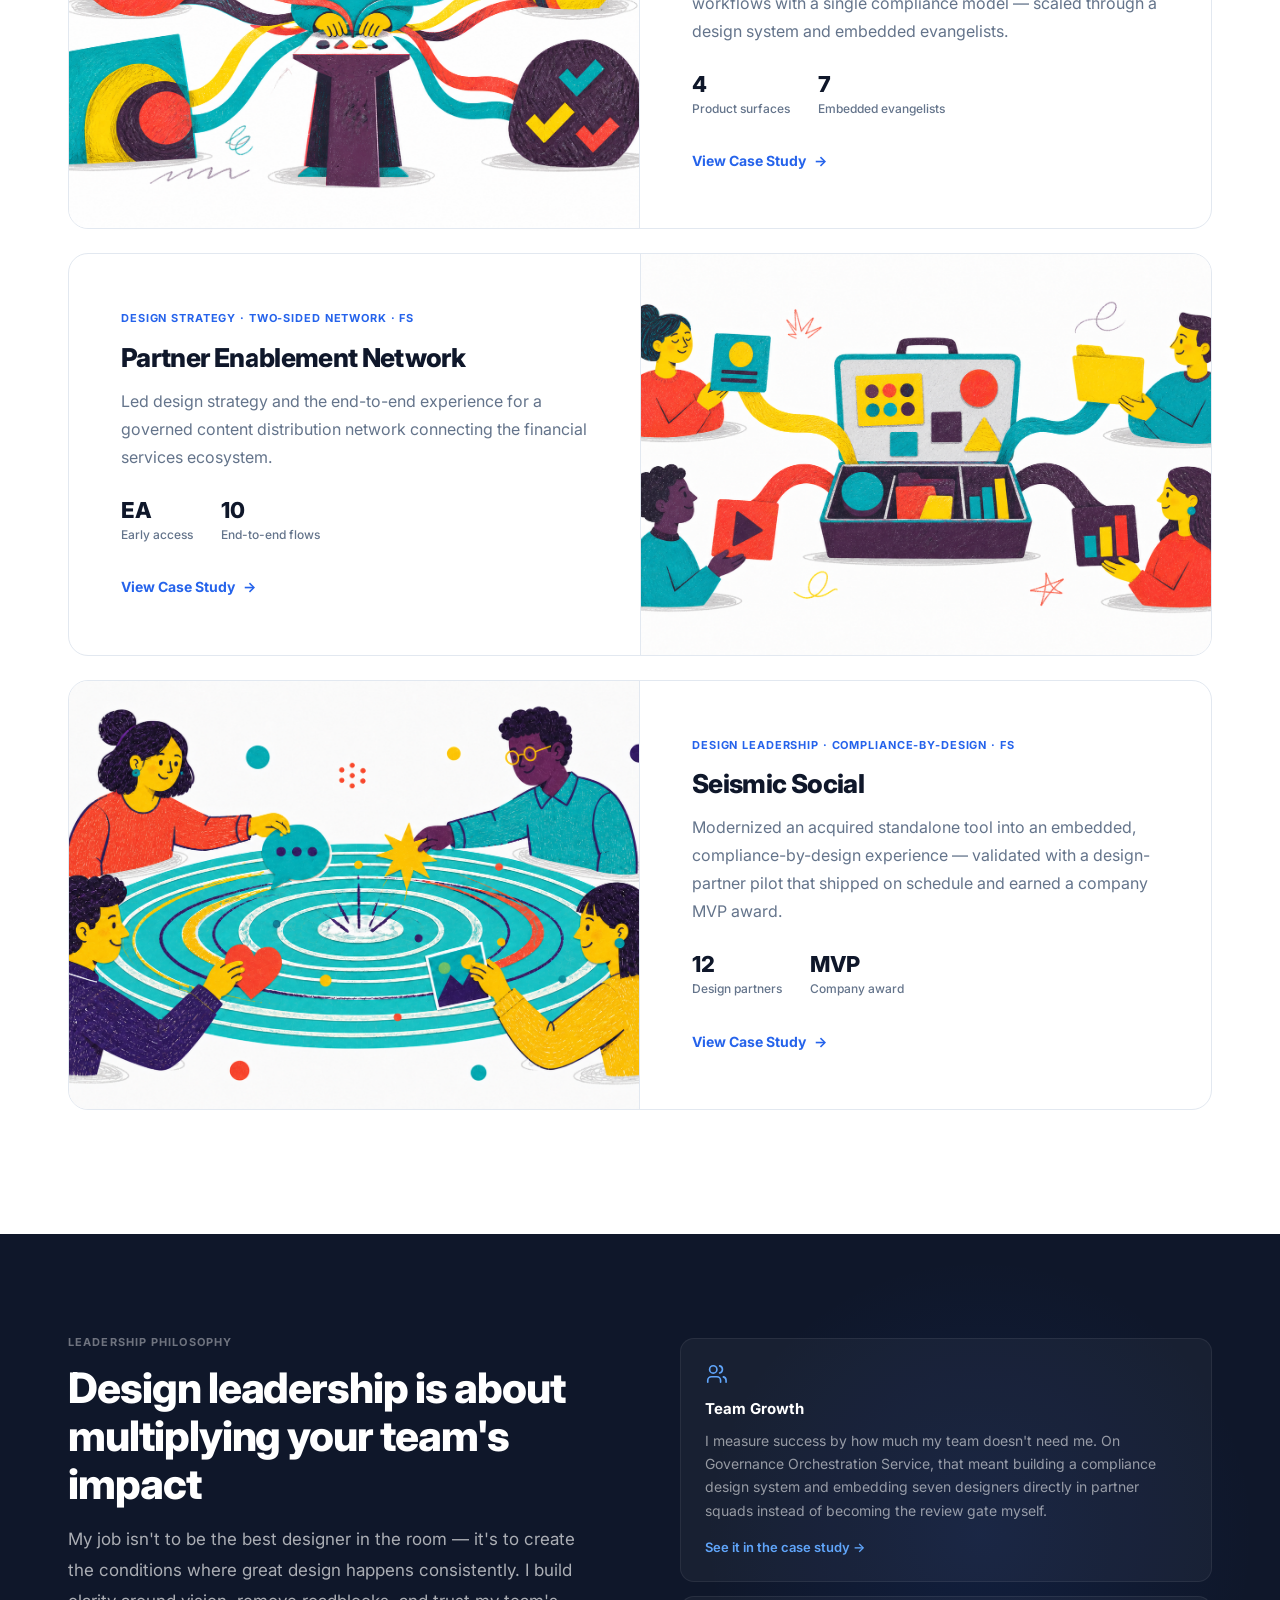
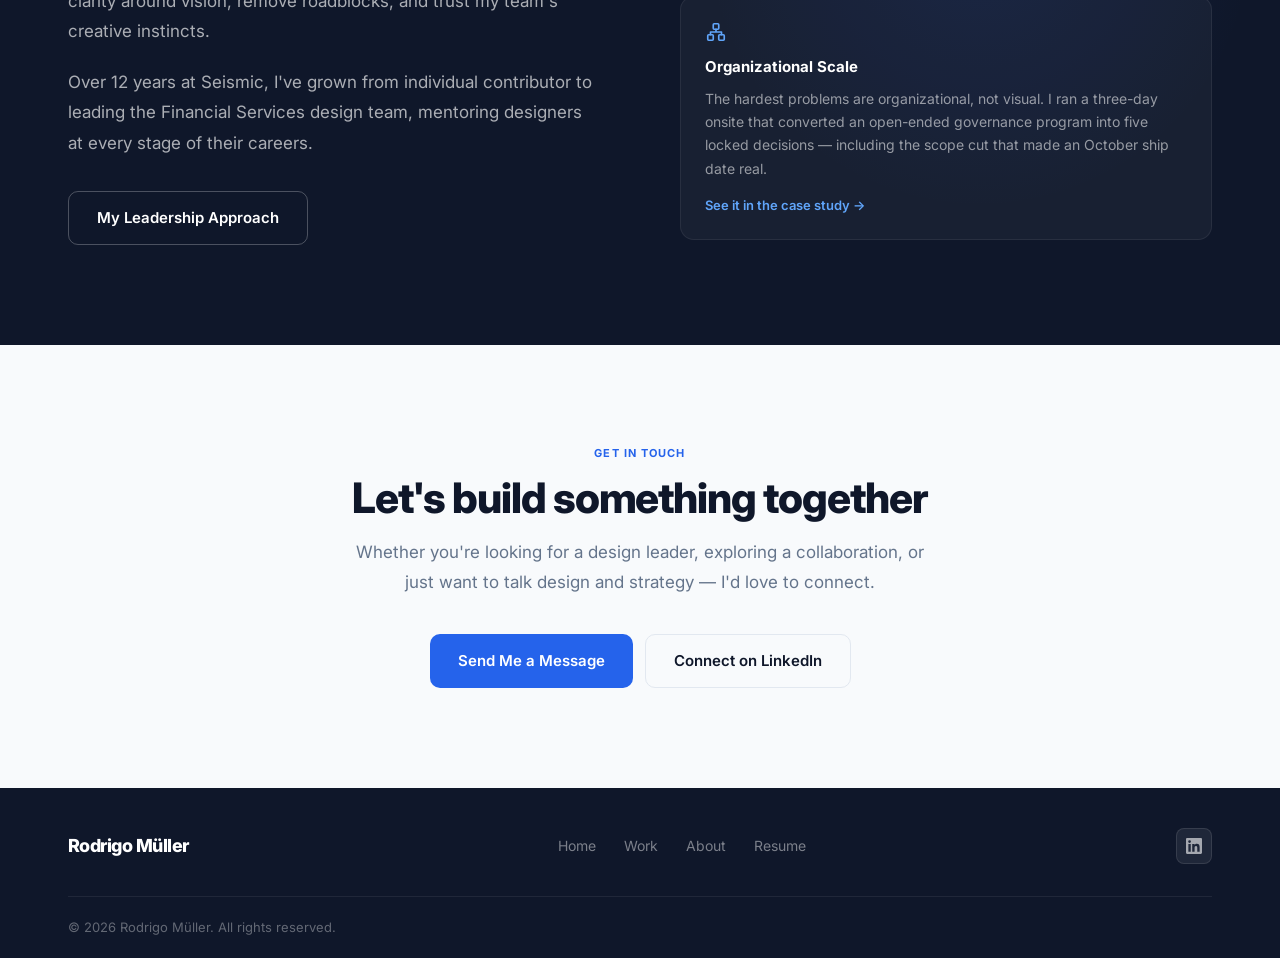
==== commit b9090796: "Add scroll effects: count-up stats, hero parallax, reading progress Three restrained, on-brand scrol" ====
--- a/index.html
+++ b/index.html
@@ -257,6 +257,6 @@
     </div>
   </footer>
 
-  <script src="js/main.js?v=4"></script>
+  <script src="js/main.js?v=5"></script>
 </body>
 </html>
--- a/css/style.css
+++ b/css/style.css
@@ -272,6 +272,7 @@
   object-fit: cover;
   object-position: top center;
   aspect-ratio: 3/4;
+  will-change: transform;
   border: 1px solid rgba(255,255,255,0.08);
 }
 .hero-img-placeholder {
@@ -834,6 +835,8 @@
   background-position: center, right center;
   background-size: cover, cover;
   z-index: 0;
+  transform: translateY(var(--hero-parallax, 0px));
+  will-change: transform;
 }
 .case-hero--gos .case-hero-inner { position: relative; z-index: 1; }
 .case-hero--pen { position: relative; overflow: hidden; }
@@ -848,6 +851,8 @@
   background-position: center, right center;
   background-size: cover, cover;
   z-index: 0;
+  transform: translateY(var(--hero-parallax, 0px));
+  will-change: transform;
 }
 .case-hero--pen .case-hero-inner { position: relative; z-index: 1; }
 .case-hero--bulk-email { position: relative; overflow: hidden; }
@@ -862,6 +867,8 @@
   background-position: center, right center;
   background-size: cover, cover;
   z-index: 0;
+  transform: translateY(var(--hero-parallax, 0px));
+  will-change: transform;
 }
 .case-hero--bulk-email .case-hero-inner { position: relative; z-index: 1; }
 .case-hero--social { position: relative; overflow: hidden; }
@@ -876,6 +883,8 @@
   background-position: center, right center;
   background-size: cover, cover;
   z-index: 0;
+  transform: translateY(var(--hero-parallax, 0px));
+  will-change: transform;
 }
 .case-hero--social .case-hero-inner { position: relative; z-index: 1; }
 .case-breadcrumb {
@@ -1041,6 +1050,19 @@
 .case-image-grid--three { grid-template-columns: repeat(3, 1fr); }
 @media (max-width: 900px) {
   .case-image-grid--three { grid-template-columns: 1fr; }
+}
+/* Force equal-height thumbnails when the source screenshots have slightly
+   different aspect ratios (crops from the bottom, keeps headers aligned).
+   The lightbox still opens the full, uncropped image. */
+.case-image-grid--match-height img {
+  aspect-ratio: 4078 / 2698;
+  width: 100%;
+  height: auto;
+  object-fit: cover;
+  object-position: top;
+}
+@media (max-width: 900px) {
+  .case-image-grid--match-height img { aspect-ratio: auto; object-fit: initial; }
 }
 @media (max-width: 640px) {
   .case-image-grid { grid-template-columns: 1fr; }
@@ -1355,3 +1377,117 @@
   .case-meta-item { border-right: none; border-bottom: 1px solid rgba(255,255,255,0.08); }
   .case-meta-item:last-child { border-bottom: none; }
 }
+
+/* ============================================================
+   Password Gate (case studies)
+   ============================================================ */
+html.locked body > *:not(.pass-gate) { display: none !important; }
+html:not(.locked) .pass-gate { display: none !important; }
+
+.pass-gate {
+  position: fixed;
+  inset: 0;
+  z-index: 9999;
+  display: flex;
+  align-items: center;
+  justify-content: center;
+  background: var(--navy);
+  padding: 24px;
+}
+.pass-gate-box {
+  width: 100%;
+  max-width: 380px;
+  background: var(--white);
+  border-radius: 16px;
+  padding: 40px 32px;
+  text-align: center;
+  box-shadow: 0 20px 60px rgba(0, 0, 0, 0.35);
+}
+.pass-gate-logo {
+  font-size: 15px;
+  font-weight: 700;
+  color: var(--text);
+  margin-bottom: 24px;
+}
+.pass-gate-label {
+  font-size: 12px;
+  font-weight: 700;
+  letter-spacing: 0.08em;
+  text-transform: uppercase;
+  color: var(--blue);
+  margin-bottom: 8px;
+}
+.pass-gate-title {
+  font-size: 20px;
+  font-weight: 700;
+  color: var(--text);
+  margin: 0 0 8px;
+  line-height: 1.3;
+}
+.pass-gate-sub {
+  font-size: 14px;
+  color: var(--text-muted);
+  margin: 0 0 24px;
+  line-height: 1.5;
+}
+.pass-gate-form { display: flex; flex-direction: column; gap: 12px; }
+.pass-gate-input {
+  width: 100%;
+  padding: 12px 14px;
+  border: 1px solid var(--border);
+  border-radius: 10px;
+  font-size: 15px;
+  font-family: var(--font);
+  color: var(--text);
+  box-sizing: border-box;
+  transition: var(--ease);
+}
+.pass-gate-input:focus { outline: none; border-color: var(--blue); box-shadow: 0 0 0 3px var(--blue-light); }
+.pass-gate-input.error { border-color: #DC2626; animation: gate-shake 0.3s; }
+@keyframes gate-shake {
+  25% { transform: translateX(-6px); }
+  75% { transform: translateX(6px); }
+}
+.pass-gate-btn {
+  width: 100%;
+  padding: 12px;
+  background: var(--blue);
+  color: var(--white);
+  border: none;
+  border-radius: 10px;
+  font-size: 15px;
+  font-weight: 700;
+  font-family: var(--font);
+  cursor: pointer;
+  transition: var(--ease);
+}
+.pass-gate-btn:hover { background: var(--blue-hover); }
+.pass-gate-error {
+  font-size: 13px;
+  color: #DC2626;
+  min-height: 16px;
+}
+.pass-gate-back {
+  display: inline-block;
+  margin-top: 20px;
+  font-size: 13px;
+  color: var(--text-muted);
+  text-decoration: none;
+}
+.pass-gate-back:hover { color: var(--text); }
+
+/* ============================================================
+   Scroll progress (case studies)
+   ============================================================ */
+.scroll-progress {
+  position: fixed;
+  top: 0;
+  left: 0;
+  width: 100%;
+  height: 3px;
+  background: var(--blue);
+  transform: scaleX(0);
+  transform-origin: left;
+  z-index: 300;
+  will-change: transform;
+}
